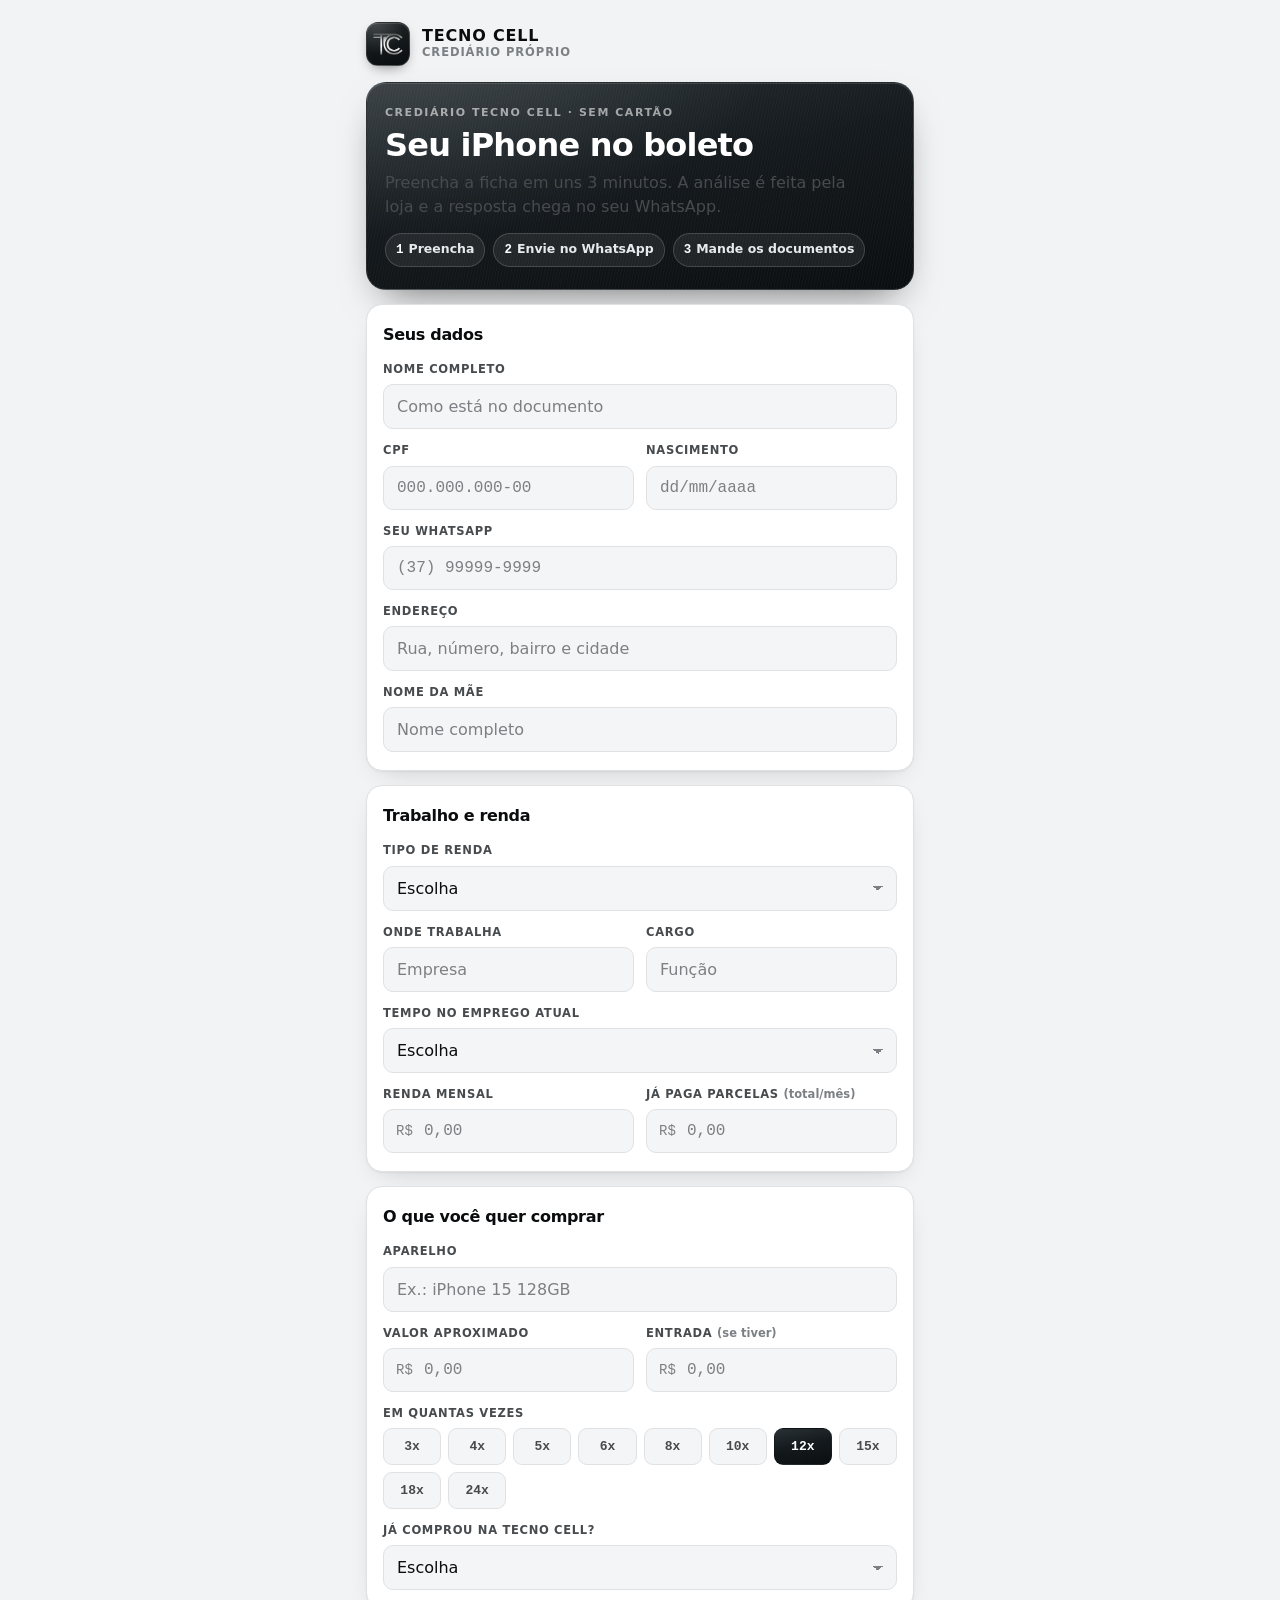
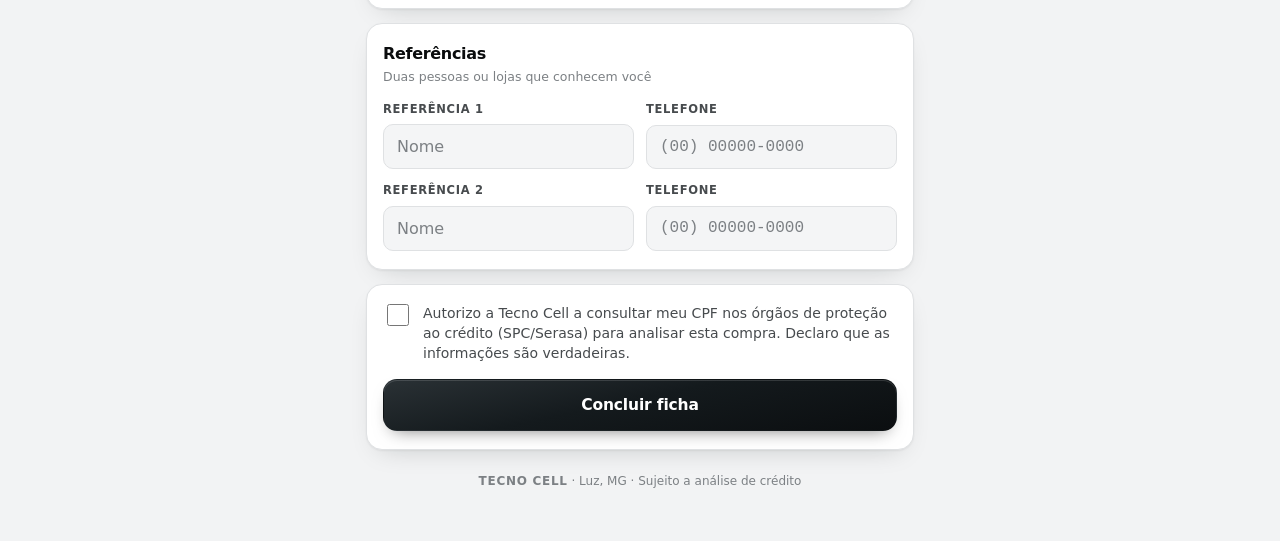
==== index.html @ 6c1c0958 "Ficha de crediário Tecno Cell Co-Authored-By: Claude Opus 5.5 <noreply@anthropic.com> Claude-Session" ====
<!doctype html>
<html lang="pt-BR">
<head>
<meta charset="utf-8">
<meta name="viewport" content="width=device-width,initial-scale=1,viewport-fit=cover">
<meta name="theme-color" content="#0B0E10">
<meta name="description" content="Ficha de crediário da Tecno Cell: compre seu celular no boleto.">
<title>Crediário Tecno Cell</title>
<style>:root{padding-top:env(safe-area-inset-top,0px);padding-bottom:env(safe-area-inset-bottom,0px)}[hidden]{display:none!important}img{max-width:100%}</style>
</head>
<body>

<meta name="claude:viewport-fit-sides" content="cover">
<style>
/* Layout: uma coluna estreita, tipo app de financeira; cliente vê a ficha, o dono vê o painel de aprovação */
:root{
  --bg:#F2F3F4; --card:#FFFFFF; --field:#F4F5F6; --ink:#0A0C0D; --ink-2:#474B4E; --ink-3:#7C8084;
  --rule:#DFE1E3; --rule-2:#E9EBEC;
  --accent:#1B1F21; --accent-ink:#FFFFFF; --accent-soft:#E4E6E8; --accent-line:#B7BCBF;
  --ok:#2E7D52; --ok-soft:#E2EFE8; --ok-line:#9CCBB0;
  --warn:#96681A; --warn-soft:#F6ECD9; --warn-line:#E2C690;
  --bad:#A83E2B; --bad-soft:#F8E6E1; --bad-line:#E6B3A7;
  --wa:#25D366; --wa-ink:#062512;
  --metal:linear-gradient(168deg,#2A3135 0%,#141A1D 46%,#0B0E10 100%);
  --metal-edge:rgba(255,255,255,.14);
  --silver:linear-gradient(170deg,#FFFFFF 0%,#D4DADE 100%);
  --shadow:0 1px 2px rgba(11,16,20,.05),0 10px 28px -14px rgba(11,16,20,.22);
  --f-display:system-ui,-apple-system,"Segoe UI",Roboto,"Helvetica Neue",sans-serif;
  --f-body:system-ui,-apple-system,"Segoe UI",Roboto,"Helvetica Neue",sans-serif;
  --f-mono:ui-monospace,"SF Mono",SFMono-Regular,"Roboto Mono",Menlo,monospace;
}
@media (prefers-color-scheme:dark){:root:not([data-theme="light"]){
  --bg:#0A0C0D; --card:#14171A; --field:#101315; --ink:#E9ECEE; --ink-2:#B3B8BC; --ink-3:#82888C;
  --rule:#24282B; --rule-2:#1C2023;
  --accent:#C7CDD1; --accent-ink:#0A0C0D; --accent-soft:#1E2225; --accent-line:#3A3F43;
  --ok:#5FB886; --ok-soft:#142619; --ok-line:#2C5A3E;
  --warn:#D4982F; --warn-soft:#2A2213; --warn-line:#5E4718;
  --bad:#DE7A64; --bad-soft:#2E1711; --bad-line:#69372B;
  --wa:#25D366; --wa-ink:#062512;
  --metal:linear-gradient(168deg,#2A3135 0%,#141A1D 46%,#0B0E10 100%);
  --metal-edge:rgba(255,255,255,.14);
  --silver:linear-gradient(170deg,#FFFFFF 0%,#D4DADE 100%);
  --shadow:0 1px 2px rgba(0,0,0,.45),0 10px 28px -14px rgba(0,0,0,.72);
  color-scheme:dark;
}}
:root[data-theme="dark"]{
  --bg:#0A0C0D; --card:#14171A; --field:#101315; --ink:#E9ECEE; --ink-2:#B3B8BC; --ink-3:#82888C;
  --rule:#24282B; --rule-2:#1C2023;
  --accent:#C7CDD1; --accent-ink:#0A0C0D; --accent-soft:#1E2225; --accent-line:#3A3F43;
  --ok:#5FB886; --ok-soft:#142619; --ok-line:#2C5A3E;
  --warn:#D4982F; --warn-soft:#2A2213; --warn-line:#5E4718;
  --bad:#DE7A64; --bad-soft:#2E1711; --bad-line:#69372B;
  --wa:#25D366; --wa-ink:#062512;
  --metal:linear-gradient(168deg,#2A3135 0%,#141A1D 46%,#0B0E10 100%);
  --metal-edge:rgba(255,255,255,.14);
  --silver:linear-gradient(170deg,#FFFFFF 0%,#D4DADE 100%);
  --shadow:0 1px 2px rgba(0,0,0,.45),0 10px 28px -14px rgba(0,0,0,.72);
  color-scheme:dark;
}
*{box-sizing:border-box}
body{margin:0;background:var(--bg);color:var(--ink);font-family:var(--f-body);font-size:16px;line-height:1.5;-webkit-text-size-adjust:100%}
.wrap{max-width:580px;margin:0 auto;padding-block:0 48px;padding-left:max(16px,env(safe-area-inset-left,0px));padding-right:max(16px,env(safe-area-inset-right,0px))}
h1,h2,h3{font-family:var(--f-display);font-weight:800;margin:0;letter-spacing:-.02em;text-wrap:balance}
.mono{font-family:var(--f-mono);font-variant-numeric:tabular-nums}

/* topo */
.brand{display:flex;align-items:center;gap:12px;padding-block:22px 6px}
.logo{width:44px;height:44px;flex:0 0 44px;border-radius:12px;background:radial-gradient(125% 145% at 20% -12%,rgba(255,255,255,.2),rgba(255,255,255,0) 58%),linear-gradient(168deg,#1E2427 0%,#0A0D0F 100%);border:1px solid rgba(255,255,255,.14);display:grid;place-items:center;padding:6px;box-shadow:0 5px 14px -6px rgba(0,0,0,.6),inset 0 1px 0 rgba(255,255,255,.13)}
.logo img{width:100%;height:auto;display:block}
.brand b{display:block;font-size:16px;font-weight:800;letter-spacing:.05em;line-height:1.1}
.brand small{display:block;font-size:11.5px;letter-spacing:.08em;text-transform:uppercase;color:var(--ink-3);font-weight:700}
.tabs{margin-left:auto;display:flex;background:var(--card);border:1px solid var(--rule);border-radius:10px;padding:3px;gap:2px}
.tabs button{border:0;background:transparent;color:var(--ink-2);font:700 12.5px var(--f-body);padding:7px 11px;border-radius:7px;cursor:pointer}
.tabs button[aria-pressed="true"]{background:var(--metal);color:#FFFFFF}

.hero{padding-block:14px 4px}
.hero--metal{margin-top:10px;padding:22px 18px;border-radius:20px;background:repeating-linear-gradient(101deg,rgba(255,255,255,.022) 0 1px,rgba(255,255,255,0) 1px 3px),radial-gradient(120% 200% at 8% -40%,rgba(255,255,255,.13),rgba(255,255,255,0) 58%),var(--metal);border:1px solid rgba(255,255,255,.1);box-shadow:0 18px 40px -18px rgba(0,0,0,.6),inset 0 1px 0 rgba(255,255,255,.12);color:#F2F4F5}
.hero--metal .eyebrow{font-size:11px;font-weight:700;letter-spacing:.14em;text-transform:uppercase;color:rgba(255,255,255,.58)}
.hero--metal h1{color:#FFFFFF;margin-top:6px}
.hero--metal p{color:rgba(255,255,255,.74)}
.hero--metal .steps span{background:rgba(255,255,255,.07);border-color:rgba(255,255,255,.16);color:#E6EAEC}
.hero--metal .steps span i{color:#FFFFFF}
.hero h1{font-size:clamp(25px,6.4vw,32px);line-height:1.12;font-weight:800;letter-spacing:-.025em}
.hero p{margin:8px 0 0;color:var(--ink-2);max-width:46ch}
.steps{display:flex;gap:8px;margin-top:14px;flex-wrap:wrap}
.steps span{font-size:12.5px;font-weight:600;color:var(--ink-2);background:var(--card);border:1px solid var(--rule);padding:6px 10px;border-radius:999px}
.steps span i{font-style:normal;font-family:var(--f-mono);color:var(--accent);margin-right:5px}

/* cards e campos */
.card{background:var(--card);border:1px solid var(--rule);border-radius:16px;padding:18px 16px;margin-top:14px;box-shadow:var(--shadow)}
.card h2{font-size:16px;margin-bottom:14px}
.card h2 small{display:block;font-family:var(--f-body);font-size:12.5px;font-weight:500;color:var(--ink-3);letter-spacing:0;margin-top:2px}
.fields{display:grid;gap:13px}
.row2{display:grid;grid-template-columns:1fr 1fr;gap:12px}
.row2 > *{min-width:0}
label.f{display:grid;gap:6px}
label.f > span{font-size:11.5px;font-weight:700;color:var(--ink-2);letter-spacing:.06em;text-transform:uppercase}
label.f > span em{font-style:normal;text-transform:none;letter-spacing:0;color:var(--ink-3);font-weight:600}
input,select,textarea{width:100%;font:500 16px var(--f-body);color:var(--ink);background:var(--field);border:1px solid var(--rule);border-radius:10px;padding:12px 13px;-webkit-appearance:none;appearance:none}
select{background-image:linear-gradient(45deg,transparent 50%,var(--ink-3) 50%),linear-gradient(135deg,var(--ink-3) 50%,transparent 50%);background-position:calc(100% - 18px) 52%,calc(100% - 13px) 52%;background-size:5px 5px;background-repeat:no-repeat;padding-right:32px}
textarea{min-height:120px;resize:vertical;font-size:14px;line-height:1.5}
input.money,input.num{font-family:var(--f-mono);font-variant-numeric:tabular-nums}
input::placeholder,textarea::placeholder{color:var(--ink-3);opacity:1}
input[aria-invalid="true"],select[aria-invalid="true"]{border-color:var(--bad);background:var(--bad-soft)}
:focus-visible{outline:2px solid var(--accent);outline-offset:2px}
.money-wrap{position:relative}
.money-wrap .cur{position:absolute;left:13px;top:50%;transform:translateY(-50%);font-family:var(--f-mono);font-size:14px;color:var(--ink-3);pointer-events:none}
.money-wrap input{padding-left:40px}
.chips{display:grid;grid-template-columns:repeat(auto-fill,minmax(54px,1fr));gap:7px}
.chip{border:1px solid var(--rule);background:var(--field);color:var(--ink-2);border-radius:9px;padding:10px 0;cursor:pointer;font:600 13px var(--f-mono)}
.chip[aria-pressed="true"]{background:var(--metal);border-color:transparent;color:#FFFFFF}
.consent{display:flex;gap:11px;align-items:flex-start;font-size:14px;color:var(--ink-2);line-height:1.45;cursor:pointer}
.consent input{width:22px;height:22px;flex:0 0 22px;margin-top:1px;-webkit-appearance:auto;appearance:auto;accent-color:var(--accent);padding:0}
.err{font-size:13px;color:var(--bad);font-weight:600;margin:12px 2px 0}
.note{font-size:13px;color:var(--ink-3);line-height:1.45;margin:0}

.btn{display:flex;align-items:center;justify-content:center;gap:9px;width:100%;padding:16px 18px;border-radius:14px;cursor:pointer;font:750 15.5px var(--f-display);border:1px solid transparent;text-decoration:none;letter-spacing:-.01em}
.btn-main{background:var(--metal);color:#FFFFFF;box-shadow:inset 0 1px 0 var(--metal-edge),0 8px 18px -10px rgba(0,0,0,.6)}
.btn-wa{background:var(--wa);color:var(--wa-ink)}
.btn-ghost{background:var(--card);color:var(--ink-2);border-color:var(--rule);font-size:14px;padding:12px}
.btn:hover{filter:brightness(1.06)}
.btn-row{display:grid;gap:9px;margin-top:16px}

/* tela de envio */
.done{text-align:center;padding:26px 18px}
.done .tick{width:58px;height:58px;border-radius:50%;background:var(--ok-soft);color:var(--ok);display:grid;place-items:center;margin:0 auto 12px;font-size:28px;border:1px solid var(--ok-line)}
.done h2{font-size:21px;margin-bottom:6px}
.done p{color:var(--ink-2);margin:0 auto;max-width:40ch}
.proto{display:inline-block;margin-top:12px;font-family:var(--f-mono);font-size:14px;background:var(--accent-soft);color:var(--accent);border:1px solid var(--accent-line);border-radius:8px;padding:6px 12px}
.docs{text-align:left;margin:18px 0 0;padding:14px;border-radius:12px;background:var(--field);border:1px solid var(--rule-2);display:grid;gap:7px;font-size:14px}
.docs b{font-family:var(--f-display);font-size:13px;letter-spacing:.02em}

/* painel */
.kpis{display:grid;grid-template-columns:repeat(3,1fr);gap:10px;margin-top:10px}
.kpi{background:var(--card);border:1px solid var(--rule);border-radius:14px;padding:13px 12px}
.kpi small{display:block;font-size:10.5px;font-weight:700;letter-spacing:.07em;text-transform:uppercase;color:var(--ink-3)}
.kpi b{display:block;font-family:var(--f-mono);font-size:24px;font-weight:600;letter-spacing:-.03em;margin-top:3px}
.kpi span{font-size:11.5px;color:var(--ink-3)}
.summary{display:grid;gap:0;border:1px solid var(--rule-2);border-radius:12px;overflow:hidden}
.summary div{display:flex;gap:10px;padding:9px 12px;font-size:14px;background:var(--field)}
.summary div + div{border-top:1px solid var(--rule-2)}
.summary dt{color:var(--ink-3);flex:0 0 112px;font-size:12.5px;font-weight:600;padding-top:1px}
.summary dd{margin:0;min-width:0;overflow-wrap:anywhere;font-weight:600}
.meter{margin-top:14px;padding:13px;border-radius:12px;background:var(--field);border:1px solid var(--rule-2)}
.mline{display:flex;align-items:baseline;gap:8px}
.mline + .mline{margin-top:6px}
.mline .lab{font-size:11.5px;font-weight:700;color:var(--ink-2);letter-spacing:.05em;text-transform:uppercase}
.mline .val{margin-left:auto;font-family:var(--f-mono);font-size:16px;font-weight:600}
.track{height:8px;border-radius:5px;background:var(--rule);overflow:hidden;margin-top:10px}
.fill{height:100%;width:0;border-radius:5px;background:var(--ok);transition:width .3s,background .3s}
.checks{display:grid;gap:9px}
.check{display:grid;gap:10px;padding:12px;border-radius:12px;border:1px solid var(--rule);background:var(--field)}
.check .t b{display:block;font-size:14px;font-weight:700;line-height:1.3}
.check .t small{font-size:12px;color:var(--ink-3)}
.check[data-tone="ok"]{border-color:var(--ok-line);background:var(--ok-soft)}
.check[data-tone="warn"]{border-color:var(--warn-line);background:var(--warn-soft)}
.check[data-tone="bad"]{border-color:var(--bad-line);background:var(--bad-soft)}
.seg{display:flex;border:1px solid var(--rule);border-radius:9px;overflow:hidden;background:var(--card)}
.seg button{flex:1;border:0;background:transparent;color:var(--ink-3);cursor:pointer;font:700 12px var(--f-body);padding:10px 6px;letter-spacing:.03em}
.seg button + button{border-left:1px solid var(--rule)}
.seg button[aria-pressed="true"][data-tone="ok"]{background:var(--ok);color:var(--card)}
.seg button[aria-pressed="true"][data-tone="warn"]{background:var(--warn);color:var(--card)}
.seg button[aria-pressed="true"][data-tone="bad"]{background:var(--bad);color:var(--card)}
.seg button[aria-pressed="true"][data-tone="flat"]{background:var(--ink-2);color:var(--card)}
.score-box{display:flex;align-items:center;gap:16px}
.score-num{font-family:var(--f-mono);font-size:46px;font-weight:600;letter-spacing:-.05em;line-height:1}
.score-num small{font-size:13px;color:var(--ink-3);letter-spacing:0;margin-left:2px}
.pill{display:inline-flex;align-items:center;gap:7px;padding:6px 12px;border-radius:999px;font:700 13px var(--f-display);border:1px solid transparent}
.pill::before{content:"";width:7px;height:7px;border-radius:50%;background:currentColor}
.p-ok{background:var(--ok-soft);color:var(--ok);border-color:var(--ok-line)}
.p-warn{background:var(--warn-soft);color:var(--warn);border-color:var(--warn-line)}
.p-bad{background:var(--bad-soft);color:var(--bad);border-color:var(--bad-line)}
.p-idle{background:var(--field);color:var(--ink-3);border-color:var(--rule)}
.reason{font-size:13.5px;color:var(--ink-2);margin:10px 0 0}
.decide{display:grid;grid-template-columns:1fr 1fr 1fr;gap:8px;margin-top:16px}
.decide button{border-radius:11px;padding:13px 6px;font:700 14px var(--f-display);cursor:pointer;border:1px solid}
.d-ok{background:var(--ok);color:var(--card);border-color:var(--ok)}
.d-warn{background:var(--warn-soft);color:var(--warn);border-color:var(--warn-line)}
.d-bad{background:var(--bad-soft);color:var(--bad);border-color:var(--bad-line)}
.reply{margin-top:14px;padding:14px;border-radius:12px;border:1px solid var(--accent-line);background:var(--accent-soft)}
.reply textarea{background:var(--card);min-height:130px}
.hist{display:grid;gap:8px}
.hrow{display:grid;grid-template-columns:auto 1fr auto;gap:11px;align-items:center;padding:11px 12px;border:1px solid var(--rule);border-radius:11px;background:var(--field)}
.hrow .s{font-family:var(--f-mono);font-weight:600;font-size:15px;width:30px;text-align:center}
.hrow .n{min-width:0}
.hrow .n b{display:block;font-size:14px;white-space:nowrap;overflow:hidden;text-overflow:ellipsis}
.hrow .n small{font-size:11.5px;color:var(--ink-3);font-family:var(--f-mono)}
.empty{font-size:13.5px;color:var(--ink-3);text-align:center;padding:14px 4px}
details.cfg > summary{cursor:pointer;font:700 14px var(--f-display);list-style:none;display:flex}
details.cfg > summary::-webkit-details-marker{display:none}
details.cfg > summary::after{content:"+";margin-left:auto;font-family:var(--f-mono);color:var(--ink-3)}
details.cfg[open] > summary::after{content:"\2013"}
details.cfg[open] > summary{margin-bottom:14px}
.toast{position:fixed;left:50%;bottom:calc(24px + env(safe-area-inset-bottom,0px));transform:translate(-50%,12px);background:var(--ink);color:var(--bg);padding:11px 18px;border-radius:999px;font-size:13.5px;font-weight:600;opacity:0;pointer-events:none;transition:opacity .2s,transform .2s;z-index:50;max-width:88vw;text-align:center}
.toast.on{opacity:1;transform:translate(-50%,0)}
footer{margin-top:22px;text-align:center;font-size:12px;color:var(--ink-3)}
@media (max-width:420px){.row2{grid-template-columns:1fr}.kpi b{font-size:20px}.summary dt{flex-basis:92px}}
@media (prefers-reduced-motion:reduce){*{transition:none!important}}
</style>

<div class="wrap">
  <header class="brand">
    <div class="logo"><img alt="Tecno Cell" src="[data-uri]"></div>
    <div><b>TECNO CELL</b><small>Crediário próprio</small></div>
    <nav class="tabs" id="tabs" hidden>
      <button type="button" id="tabPainel" aria-pressed="true">Painel</button>
      <button type="button" id="tabFicha" aria-pressed="false">Ficha</button>
    </nav>
  </header>

  <!-- ================= FICHA DO CLIENTE ================= -->
  <main id="viewFicha">
    <section class="hero hero--metal">
      <div class="eyebrow">Crediário Tecno Cell · sem cartão</div>
      <h1>Seu iPhone no boleto</h1>
      <p>Preencha a ficha em uns 3 minutos. A análise é feita pela loja e a resposta chega no seu WhatsApp.</p>
      <div class="steps"><span><i>1</i>Preencha</span><span><i>2</i>Envie no WhatsApp</span><span><i>3</i>Mande os documentos</span></div>
    </section>

    <form id="form" novalidate>
      <section class="card">
        <h2>Seus dados</h2>
        <div class="fields">
          <label class="f"><span>Nome completo</span><input id="c_nome" type="text" autocomplete="name" placeholder="Como está no documento" required></label>
          <div class="row2">
            <label class="f"><span>CPF</span><input id="c_cpf" type="tel" class="num" inputmode="numeric" placeholder="000.000.000-00" required></label>
            <label class="f"><span>Nascimento</span><input id="c_nasc" type="tel" class="num" inputmode="numeric" placeholder="dd/mm/aaaa" required></label>
          </div>
          <label class="f"><span>Seu WhatsApp</span><input id="c_fone" type="tel" class="num" inputmode="numeric" autocomplete="tel" placeholder="(37) 99999-9999" required></label>
          <label class="f"><span>Endereço</span><input id="c_end" type="text" autocomplete="street-address" placeholder="Rua, número, bairro e cidade" required></label>
          <label class="f"><span>Nome da mãe</span><input id="c_mae" type="text" placeholder="Nome completo" required></label>
        </div>
      </section>

      <section class="card">
        <h2>Trabalho e renda</h2>
        <div class="fields">
          <label class="f"><span>Tipo de renda</span>
            <select id="c_vinc" required>
              <option value="">Escolha</option>
              <option>CLT (carteira assinada)</option>
              <option>Servidor público</option>
              <option>Aposentado ou pensionista</option>
              <option>Autônomo</option>
              <option>Outro</option>
            </select></label>
          <div class="row2">
            <label class="f"><span>Onde trabalha</span><input id="c_emp" type="text" placeholder="Empresa" required></label>
            <label class="f"><span>Cargo</span><input id="c_cargo" type="text" placeholder="Função"></label>
          </div>
          <label class="f"><span>Tempo no emprego atual</span>
            <select id="c_tempo" required>
              <option value="">Escolha</option>
              <option>Menos de 6 meses</option>
              <option>6 meses a 1 ano</option>
              <option>1 a 2 anos</option>
              <option>Mais de 2 anos</option>
            </select></label>
          <div class="row2">
            <label class="f"><span>Renda mensal</span><div class="money-wrap"><span class="cur">R$</span><input id="c_renda" type="text" class="money" inputmode="numeric" placeholder="0,00" required></div></label>
            <label class="f"><span>Já paga parcelas <em>(total/mês)</em></span><div class="money-wrap"><span class="cur">R$</span><input id="c_outras" type="text" class="money" inputmode="numeric" placeholder="0,00"></div></label>
          </div>
        </div>
      </section>

      <section class="card">
        <h2>O que você quer comprar</h2>
        <div class="fields">
          <label class="f"><span>Aparelho</span><input id="c_prod" type="text" placeholder="Ex.: iPhone 15 128GB" required></label>
          <div class="row2">
            <label class="f"><span>Valor aproximado</span><div class="money-wrap"><span class="cur">R$</span><input id="c_valor" type="text" class="money" inputmode="numeric" placeholder="0,00" required></div></label>
            <label class="f"><span>Entrada <em>(se tiver)</em></span><div class="money-wrap"><span class="cur">R$</span><input id="c_entrada" type="text" class="money" inputmode="numeric" placeholder="0,00"></div></label>
          </div>
          <label class="f"><span>Em quantas vezes</span><div class="chips" id="c_parc"></div></label>
          <label class="f"><span>Já comprou na Tecno Cell?</span>
            <select id="c_hist" required>
              <option value="">Escolha</option>
              <option>Não, é a primeira vez</option>
              <option>Sim, à vista ou no cartão</option>
              <option>Sim, no boleto ou crediário</option>
            </select></label>
        </div>
      </section>

      <section class="card">
        <h2>Referências<small>Duas pessoas ou lojas que conhecem você</small></h2>
        <div class="fields">
          <div class="row2">
            <label class="f"><span>Referência 1</span><input id="c_r1n" type="text" placeholder="Nome" required></label>
            <label class="f"><span>Telefone</span><input id="c_r1f" type="tel" class="num" inputmode="numeric" placeholder="(00) 00000-0000" required></label>
          </div>
          <div class="row2">
            <label class="f"><span>Referência 2</span><input id="c_r2n" type="text" placeholder="Nome"></label>
            <label class="f"><span>Telefone</span><input id="c_r2f" type="tel" class="num" inputmode="numeric" placeholder="(00) 00000-0000"></label>
          </div>
        </div>
      </section>

      <section class="card">
        <label class="consent"><input type="checkbox" id="c_ok"><span>Autorizo a Tecno Cell a consultar meu CPF nos órgãos de proteção ao crédito (SPC/Serasa) para analisar esta compra. Declaro que as informações são verdadeiras.</span></label>
        <p class="err" id="formErr" hidden></p>
        <div class="btn-row"><button type="submit" class="btn btn-main" id="btnSubmit">Concluir ficha</button></div>
      </section>
    </form>

    <section class="card done" id="done" hidden>
      <div class="tick">✓</div>
      <h2>Falta só enviar</h2>
      <p>Toque no botão verde para mandar sua ficha no WhatsApp da loja.</p>
      <div class="proto" id="protoTxt">TC-0000</div>
      <div class="btn-row">
        <a class="btn btn-wa" id="btnSend" href="#" target="_blank" rel="noopener">Enviar ficha no WhatsApp</a>
        <button type="button" class="btn btn-ghost" id="btnCopyFicha">Copiar ficha</button>
      </div>
      <p class="note" id="lojaNum" style="margin-top:10px"></p>
      <div class="docs">
        <b>DEPOIS, MANDE NA MESMA CONVERSA:</b>
        <span>📷 Foto do RG ou CNH (frente e verso)</span>
        <span>📄 Comprovante de renda (holerite ou extrato dos últimos 3 meses)</span>
        <span>🏠 Comprovante de endereço</span>
      </div>
      <div class="btn-row"><button type="button" class="btn btn-ghost" id="btnEdit">Corrigir algum dado</button></div>
    </section>
    <footer><b style="letter-spacing:.06em">TECNO CELL</b> · Luz, MG · Sujeito a análise de crédito</footer>
  </main>

  <!-- ================= PAINEL DO DONO ================= -->
  <main id="viewPainel" hidden>
    <section class="hero">
      <h1>Análise de crédito</h1>
      <p>Cole a ficha que chegou no WhatsApp, confira o SPC e decida.</p>
    </section>

    <div class="kpis">
      <div class="kpi"><small>Analisadas hoje</small><b id="kHoje">0</b><span id="kHojeSub">fichas</span></div>
      <div class="kpi"><small>Aprovadas hoje</small><b id="kAprov">0</b><span id="kAprovSub">—</span></div>
      <div class="kpi"><small>Aprovação no mês</small><b id="kTaxa">—</b><span id="kMesSub">0 fichas</span></div>
    </div>

    <section class="card">
      <h2>1. Cole a ficha</h2>
      <textarea id="paste" placeholder="Segure a mensagem da ficha no WhatsApp, copie e cole aqui"></textarea>
      <div class="btn-row"><button type="button" class="btn btn-main" id="btnLer">Ler ficha</button></div>
      <p class="err" id="pasteErr" hidden></p>
    </section>

    <div id="analise" hidden>
      <section class="card">
        <h2 id="aNome">Cliente</h2>
        <dl class="summary" id="aResumo"></dl>
        <div class="meter">
          <div class="row2">
            <label class="f"><span>Parcela real</span><div class="money-wrap"><span class="cur">R$</span><input id="a_parcela" type="text" class="money" inputmode="numeric"></div></label>
            <label class="f"><span>Parcelas</span><input id="a_n" type="tel" class="num" inputmode="numeric"></label>
          </div>
          <div class="mline" style="margin-top:12px"><span class="lab">Comprometimento da renda</span><span class="val" id="aPct">—</span></div>
          <div class="track"><div class="fill" id="aFill"></div></div>
          <p class="note" id="aPctNote" style="margin-top:8px"></p>
        </div>
      </section>

      <section class="card">
        <h2>2. Sua conferência</h2>
        <div class="checks" id="checks"></div>
      </section>

      <section class="card">
        <div class="score-box">
          <div class="score-num" id="aScore">0<small>/100</small></div>
          <div><span class="pill p-idle" id="aPill">Aguardando</span></div>
        </div>
        <p class="reason" id="aReason"></p>
        <div class="decide">
          <button type="button" class="d-ok" id="dAprova">Aprovar</button>
          <button type="button" class="d-warn" id="dContra">Contraproposta</button>
          <button type="button" class="d-bad" id="dRecusa">Recusar</button>
        </div>
        <div class="reply" id="reply" hidden>
          <label class="f"><span id="replyLab">Resposta para o cliente</span><textarea id="replyTxt"></textarea></label>
          <div class="btn-row">
            <a class="btn btn-wa" id="btnReply" href="#" target="_blank" rel="noopener">Responder no WhatsApp do cliente</a>
          </div>
          <p class="note" id="replySaved" style="margin-top:10px"></p>
        </div>
      </section>
    </div>

    <section class="card">
      <h2>Últimas análises</h2>
      <div class="hist" id="hist"><p class="empty" id="histEmpty">As fichas que você decidir aparecem aqui, com a contagem do dia e do mês.</p></div>
    </section>

    <section class="card">
      <details class="cfg">
        <summary>Regras da análise</summary>
        <div class="fields">
          <div class="row2">
            <label class="f"><span>Score mínimo</span><input id="s_min" type="tel" class="num" inputmode="numeric"></label>
            <label class="f"><span>Teto da renda %</span><input id="s_teto" type="tel" class="num" inputmode="numeric"></label>
          </div>
          <label class="f"><span>Juros do crediário <em>(% ao mês, Tabela Price)</em></span><input id="s_juros" type="text" class="num" inputmode="decimal" placeholder="0 = só divide o valor"></label>
          <p class="note">Reprova direto: restrição no SPC, parcela acima do teto, ou sem carteira e sem extrato bom. Pontos: SPC limpo 25, carteira 6+ meses 20 (ou 14 pelo extrato), extrato bom 15 (fraco 7), já pagou na loja 15, referências confirmadas 10, parcela até 20% da renda 15.</p>
          <button type="button" class="btn btn-ghost" id="btnSaveCfg">Salvar regras</button>
        </div>
      </details>
    </section>
  </main>
</div>
<div class="toast" id="toast" role="status"></div>

<script>
(function(){
"use strict";
/* WhatsApp da loja que recebe as fichas (DDI+DDD+número, só dígitos) */
var LOJA_WHATS = "5537991486624";

var $ = function(id){ return document.getElementById(id); };
var BRL = new Intl.NumberFormat("pt-BR",{style:"currency",currency:"BRL"});
function brl(n){ return BRL.format(isFinite(n)?n:0); }
function pctTxt(n){ return n.toLocaleString("pt-BR",{minimumFractionDigits:1,maximumFractionDigits:1})+"%"; }
function digits(s){ return String(s||"").replace(/\D/g,""); }
function toast(t){ var e=$("toast"); e.textContent=t; e.classList.add("on"); clearTimeout(toast._t); toast._t=setTimeout(function(){e.classList.remove("on");},2200); }
function money(s){ if(!s) return 0; var t=String(s).replace(/[^\d,.-]/g,""); if(t.indexOf(",")>-1) t=t.replace(/\./g,"").replace(",","."); var n=parseFloat(t); return isFinite(n)?n:0; }
function waNum(f){ var d=digits(f); if(d.length===10||d.length===11) d="55"+d; return d; }
function waHref(num,text){ return "https://wa.me/"+(num||"")+"?text="+encodeURIComponent(text); }
function copy(text){
  try{ navigator.clipboard.writeText(text).then(function(){toast("Copiado");},function(){toast("Não deu para copiar aqui");}); }
  catch(e){ toast("Não deu para copiar aqui"); }
}

/* ---------- máscaras ---------- */
function maskPhone(v){ var d=digits(v).slice(0,11),o=d; if(d.length>2)o="("+d.slice(0,2)+") "+d.slice(2); if(d.length>6){var c=d.length>10?7:6;o="("+d.slice(0,2)+") "+d.slice(2,c)+"-"+d.slice(c);} return o; }
function maskCpf(v){ var d=digits(v).slice(0,11),o=d; if(d.length>3)o=d.slice(0,3)+"."+d.slice(3); if(d.length>6)o=d.slice(0,3)+"."+d.slice(3,6)+"."+d.slice(6); if(d.length>9)o=d.slice(0,3)+"."+d.slice(3,6)+"."+d.slice(6,9)+"-"+d.slice(9); return o; }
function maskDate(v){ var d=digits(v).slice(0,8),o=d; if(d.length>2)o=d.slice(0,2)+"/"+d.slice(2); if(d.length>4)o=d.slice(0,2)+"/"+d.slice(2,4)+"/"+d.slice(4); return o; }
function bindMoney(el){ el.addEventListener("input",function(){ var d=digits(this.value).slice(0,10); this.dataset.v=d?String(parseInt(d,10)/100):"0"; this.value=d?(parseInt(d,10)/100).toLocaleString("pt-BR",{minimumFractionDigits:2}):""; this.removeAttribute("aria-invalid"); if(this.onmoney)this.onmoney(); }); }
function mval(id){ return parseFloat($(id).dataset.v||"0")||0; }
function setMoney(id,n){ var e=$(id); e.dataset.v=String(n||0); e.value=n?n.toLocaleString("pt-BR",{minimumFractionDigits:2,maximumFractionDigits:2}):""; }

["c_fone","c_r1f","c_r2f"].forEach(function(id){ $(id).addEventListener("input",function(){ this.value=maskPhone(this.value); }); });
$("c_cpf").addEventListener("input",function(){ this.value=maskCpf(this.value); });
$("c_nasc").addEventListener("input",function(){ this.value=maskDate(this.value); });
["c_renda","c_outras","c_valor","c_entrada","a_parcela"].forEach(function(id){ bindMoney($(id)); });
document.addEventListener("input",function(e){ if(e.target.removeAttribute) e.target.removeAttribute("aria-invalid"); });

/* ---------- parcelas ---------- */
var PARC=[3,4,5,6,8,10,12,15,18,24], parcSel=12;
PARC.forEach(function(n){ var b=document.createElement("button"); b.type="button"; b.className="chip"; b.textContent=n+"x"; b.setAttribute("aria-pressed",n===parcSel?"true":"false");
  b.addEventListener("click",function(){ parcSel=n; Array.prototype.forEach.call($("c_parc").children,function(c){c.setAttribute("aria-pressed",c===b?"true":"false");}); });
  $("c_parc").appendChild(b); });

/* ---------- ficha -> mensagem ---------- */
function protocolo(){ var d=new Date(); return "TC-"+String(d.getMonth()+1).padStart(2,"0")+String(d.getDate()).padStart(2,"0")+"-"+String(Math.floor(1000+Math.random()*9000)); }
var fichaTxt="";
$("form").addEventListener("submit",function(e){
  e.preventDefault();
  var req=["c_nome","c_cpf","c_nasc","c_fone","c_end","c_mae","c_vinc","c_emp","c_tempo","c_renda","c_prod","c_valor","c_hist","c_r1n","c_r1f"];
  var bad=[];
  req.forEach(function(id){ var el=$(id); var empty = el.classList.contains("money") ? !(mval(id)>0) : !el.value.trim(); if(empty){ el.setAttribute("aria-invalid","true"); bad.push(el);} });
  if(digits($("c_cpf").value).length!==11 && bad.indexOf($("c_cpf"))<0){ $("c_cpf").setAttribute("aria-invalid","true"); bad.push($("c_cpf")); }
  if(digits($("c_fone").value).length<10 && bad.indexOf($("c_fone"))<0){ $("c_fone").setAttribute("aria-invalid","true"); bad.push($("c_fone")); }
  var err=$("formErr");
  if(bad.length){ err.textContent="Faltou preencher "+bad.length+(bad.length>1?" campos (marcados em vermelho).":" campo (marcado em vermelho)."); err.hidden=false; bad[0].focus(); return; }
  if(!$("c_ok").checked){ err.textContent="Marque a autorização de consulta do CPF para continuar."; err.hidden=false; return; }
  err.hidden=true;
  var p=protocolo();
  var L=["📝 *FICHA DE CREDIÁRIO – TECNO CELL*","*Protocolo:* "+p,"",
    "👤 *DADOS*","*Nome:* "+$("c_nome").value.trim(),"*CPF:* "+$("c_cpf").value,"*Nascimento:* "+$("c_nasc").value,"*WhatsApp:* "+$("c_fone").value,"*Endereço:* "+$("c_end").value.trim(),"*Mãe:* "+$("c_mae").value.trim(),"",
    "💼 *TRABALHO E RENDA*","*Tipo de renda:* "+$("c_vinc").value,"*Empresa:* "+$("c_emp").value.trim()];
  if($("c_cargo").value.trim()) L.push("*Cargo:* "+$("c_cargo").value.trim());
  L.push("*Tempo no emprego:* "+$("c_tempo").value,"*Renda mensal:* "+brl(mval("c_renda")),"*Outras parcelas:* "+brl(mval("c_outras")),"",
    "📱 *COMPRA*","*Aparelho:* "+$("c_prod").value.trim(),"*Valor aproximado:* "+brl(mval("c_valor")),"*Entrada:* "+brl(mval("c_entrada")),"*Parcelas:* "+parcSel+"x","*Já comprou na loja:* "+$("c_hist").value,"",
    "👥 *REFERÊNCIAS*","*Referência 1:* "+$("c_r1n").value.trim()+" – "+$("c_r1f").value);
  if($("c_r2n").value.trim()) L.push("*Referência 2:* "+$("c_r2n").value.trim()+" – "+$("c_r2f").value);
  L.push("","✅ Autorizo a consulta do meu CPF no SPC/Serasa.","📎 Vou enviar meus documentos em seguida.");
  fichaTxt=L.join("\n");
  $("protoTxt").textContent=p;
  $("btnSend").href=waHref(LOJA_WHATS,fichaTxt);
  $("lojaNum").textContent = LOJA_WHATS ? "WhatsApp da loja: +"+LOJA_WHATS.replace(/^(\d{2})(\d{2})(\d{4,5})(\d{4})$/,"$1 ($2) $3-$4") : "Se o botão não abrir, copie a ficha e mande para o WhatsApp da loja.";
  $("form").hidden=true; $("done").hidden=false; window.scrollTo(0,0);
});
$("btnCopyFicha").addEventListener("click",function(){ copy(fichaTxt); });
$("btnEdit").addEventListener("click",function(){ $("done").hidden=true; $("form").hidden=false; });

/* ================= PAINEL ================= */
var cfg={min:70,teto:30,juros:0};
var ITEMS=[
  {k:"spc",t:"SPC/Serasa limpo",s:"Você consultou o CPF",opts:[["sim","LIMPO","ok"],["nao","RESTRIÇÃO","bad"]]},
  {k:"cart",t:"Carteira ou renda fixa 6+ meses",s:"Pelo que veio na ficha e no holerite",opts:[["sim","SIM","ok"],["nao","NÃO","warn"]]},
  {k:"ext",t:"Extrato bancário",s:"Movimentação dos últimos 3 meses",opts:[["nao","NÃO ENVIOU","bad"],["fraco","FRACO","warn"],["bom","BOM","ok"]]},
  {k:"loja",t:"Histórico na Tecno Cell",s:"Já comprou no seu crediário",opts:[["nunca","NUNCA","flat"],["atrasou","ATRASOU","bad"],["pagou","PAGOU OK","ok"]]},
  {k:"ref",t:"Referências confirmadas",s:"Ligou e confirmou",opts:[["sim","SIM","ok"],["nao","NÃO","warn"]]}
];
var chk={}, ficha=null;

ITEMS.forEach(function(it){
  var row=document.createElement("div"); row.className="check"; row.id="chk_"+it.k;
  row.innerHTML='<div class="t"><b></b><small></small></div><div class="seg"></div>';
  row.querySelector("b").textContent=it.t; row.querySelector("small").textContent=it.s;
  it.opts.forEach(function(o){ var b=document.createElement("button"); b.type="button"; b.textContent=o[1]; b.dataset.v=o[0]; b.dataset.tone=o[2]; b.setAttribute("aria-pressed","false");
    b.addEventListener("click",function(){ chk[it.k]=chk[it.k]===o[0]?undefined:o[0]; syncChecks(); calc(); }); row.querySelector(".seg").appendChild(b); });
  $("checks").appendChild(row);
});
function syncChecks(){ ITEMS.forEach(function(it){ var row=$("chk_"+it.k), tone=""; Array.prototype.forEach.call(row.querySelectorAll("button"),function(b){ var on=b.dataset.v===chk[it.k]; b.setAttribute("aria-pressed",on?"true":"false"); if(on)tone=b.dataset.tone; }); row.dataset.tone=tone; }); }

var MAP={"protocolo":"protocolo","nome":"nome","cpf":"cpf","nascimento":"nasc","whatsapp":"fone","endereço":"end","endereco":"end","mãe":"mae","mae":"mae","tipo de renda":"vinc","empresa":"emp","cargo":"cargo","tempo no emprego":"tempo","renda mensal":"renda","outras parcelas":"outras","aparelho":"prod","valor aproximado":"valor","entrada":"entrada","parcelas":"parc","já comprou na loja":"hist","referência 1":"r1","referência 2":"r2"};
function parseFicha(txt){
  var o={};
  txt.split(/\r?\n/).forEach(function(line){
    var m=line.match(/\*\s*([^*:]+?)\s*:\s*\*\s*(.*)$/); if(!m) return;
    var k=MAP[m[1].trim().toLowerCase()]; if(k) o[k]=m[2].trim();
  });
  return o;
}
function price(pv,n,i){ if(n<=0) return 0; if(!i) return pv/n; var r=i/100; return pv*r/(1-Math.pow(1+r,-n)); }

$("btnLer").addEventListener("click",function(){
  var o=parseFicha($("paste").value), err=$("pasteErr");
  if(!o.nome||!o.renda){ err.textContent="Não reconheci a ficha. Cole a mensagem inteira que o cliente mandou, desde \"FICHA DE CREDIÁRIO\"."; err.hidden=false; return; }
  err.hidden=true;
  o.rendaN=money(o.renda); o.outrasN=money(o.outras); o.valorN=money(o.valor); o.entradaN=money(o.entrada); o.n=parseInt(digits(o.parc),10)||12;
  ficha=o; chk={};
  var formal=/CLT|Servidor|Aposentado/i.test(o.vinc||""), tempoOk=!/Menos de 6/i.test(o.tempo||"");
  if(o.vinc) chk.cart=(formal&&(tempoOk||/Aposentado/i.test(o.vinc)))?"sim":"nao";
  if(/boleto|crediário/i.test(o.hist||"")) chk.loja=undefined; else if(o.hist) chk.loja="nunca";
  $("aNome").textContent=o.nome;
  var rows=[["Protocolo",o.protocolo],["CPF",o.cpf],["Nascimento",o.nasc],["WhatsApp",o.fone],["Endereço",o.end],["Mãe",o.mae],["Renda",(o.vinc||"")+" · "+(o.emp||"")+(o.cargo?" ("+o.cargo+")":"")],["Tempo",o.tempo],["Renda mensal",brl(o.rendaN)+(o.outrasN?" · já paga "+brl(o.outrasN):"")],["Quer",(o.prod||"")+" · "+brl(o.valorN)+(o.entradaN?" · entrada "+brl(o.entradaN):"")],["Na loja",o.hist],["Referências",[o.r1,o.r2].filter(Boolean).join("\n")]];
  var dl=$("aResumo"); dl.innerHTML="";
  rows.forEach(function(r){ if(!r[1])return; var d=document.createElement("div"),dt=document.createElement("dt"),dd=document.createElement("dd"); dt.textContent=r[0]; dd.textContent=r[1]; dd.style.whiteSpace="pre-line"; d.appendChild(dt); d.appendChild(dd); dl.appendChild(d); });
  $("a_n").value=o.n;
  setMoney("a_parcela",Math.round(price(Math.max(0,o.valorN-o.entradaN),o.n,cfg.juros)*100)/100);
  $("reply").hidden=true; $("analise").hidden=false; syncChecks(); calc();
  $("analise").scrollIntoView({behavior:"smooth",block:"start"});
});
$("a_n").addEventListener("input",function(){ if(!ficha)return; var n=parseInt(digits(this.value),10)||0; ficha.n=n; setMoney("a_parcela",Math.round(price(Math.max(0,ficha.valorN-ficha.entradaN),n,cfg.juros)*100)/100); calc(); });
$("a_parcela").onmoney=function(){ calc(); };

var last=null;
function calc(){
  if(!ficha) return;
  var parc=mval("a_parcela"), sal=ficha.rendaN, carga=parc+ficha.outrasN, pct=sal>0?carga/sal*100:null;
  var pCom=0; if(pct!==null){ if(pct<=20)pCom=15; else if(pct<=25)pCom=11; else if(pct<=cfg.teto)pCom=6; }
  var extBom=chk.ext==="bom";
  var score=(chk.spc==="sim"?25:0)+(chk.cart==="sim"?20:(extBom?14:0))+(extBom?15:chk.ext==="fraco"?7:0)+(chk.loja==="pagou"?15:0)+(chk.ref==="sim"?10:0)+pCom;
  var missing=ITEMS.filter(function(it){return !chk[it.k];}).map(function(it){return it.t;});
  var v,cls,why;
  if(chk.spc==="nao"){v="Recusar";cls="p-bad";why="Restrição no SPC/Serasa.";}
  else if(pct!==null&&pct>cfg.teto){v="Recusar ou contraproposta";cls="p-bad";why="A parcela compromete "+pctTxt(pct)+" da renda, acima do teto de "+cfg.teto+"%.";}
  else if(chk.cart==="nao"&&chk.ext&&!extBom){v="Recusar";cls="p-bad";why="Sem renda formal e o extrato não comprova renda.";}
  else if(missing.length){v="Falta conferir";cls="p-idle";why="Falta: "+missing.join(", ")+".";}
  else if(score>=cfg.min){v="Pode aprovar";cls="p-ok";why="Dentro da sua política. Parcela em "+pctTxt(pct)+" da renda.";}
  else if(score>=cfg.min-15){v="Sua decisão";cls="p-warn";why="Score "+score+", perto do mínimo de "+cfg.min+". Uma entrada maior resolve.";}
  else {v="Recusar";cls="p-bad";why="Score "+score+", bem abaixo do mínimo de "+cfg.min+".";}
  if(chk.loja==="atrasou") why+=" Já atrasou no seu crediário.";
  $("aScore").innerHTML=score+"<small>/100</small>";
  $("aPill").className="pill "+cls; $("aPill").textContent=v; $("aReason").textContent=why;
  var color=pct===null?"var(--rule)":pct<=25?"var(--ok)":pct<=cfg.teto?"var(--warn)":"var(--bad)";
  $("aPct").textContent=pct===null?"—":pctTxt(pct); $("aPct").style.color=color;
  $("aFill").style.width=(pct===null?0:Math.min(100,pct/50*100))+"%"; $("aFill").style.background=color;
  var teto=sal*cfg.teto/100-ficha.outrasN;
  $("aPctNote").textContent=pct===null?"":"Parcela máxima dentro do teto: "+brl(Math.max(0,teto))+(ficha.outrasN?" (já descontando o que ele paga hoje).":".");
  last={score:score,pct:pct,parc:parc,sugestao:v,tetoParc:Math.max(0,teto)};
}

/* ---------- decisão ---------- */
var MSG={
  aprovado:function(f,l){ return "Olá, "+primeiro(f.nome)+"! 😊\n\nSua ficha de crediário na *Tecno Cell* foi *APROVADA* ✅\n\n📱 *"+(f.prod||"Aparelho")+"*\n"+(f.entradaN?"Entrada: "+brl(f.entradaN)+"\n":"")+f.n+"x de *"+brl(l.parc)+"* no boleto\n\nPara retirar seu aparelho, venha até a loja com seu documento original. Qual o melhor dia e horário pra você?"; },
  contra:function(f,l){ var n=f.n, maxValor=f.entradaN+l.tetoParc*n; return "Olá, "+primeiro(f.nome)+"! 😊\n\nAnalisamos sua ficha na *Tecno Cell*. Do jeito que veio não conseguimos aprovar, mas temos uma condição pra você:\n\n✅ Aprovamos até *"+brl(Math.floor(maxValor))+"* em "+n+"x (parcela de até "+brl(l.tetoParc)+")\nou\n✅ O "+(f.prod||"aparelho")+" com uma entrada maior.\n\nQuer que eu te mostre as opções que cabem nesse valor?"; },
  recusado:function(f){ return "Olá, "+primeiro(f.nome)+"!\n\nObrigado pelo interesse na *Tecno Cell*. Analisamos sua ficha e, neste momento, não conseguimos aprovar a compra no boleto.\n\nVocê ainda pode comprar à vista com desconto ou parcelar no cartão. Quer que eu te mande as condições?"; }
};
function primeiro(n){ return String(n||"").trim().split(/\s+/)[0]||""; }
function decide(tipo){
  if(!ficha||!last) return;
  var txt=MSG[tipo](ficha,last);
  $("replyLab").textContent=tipo==="aprovado"?"Resposta: aprovado":tipo==="contra"?"Resposta: contraproposta":"Resposta: recusado";
  $("replyTxt").value=txt; $("reply").hidden=false;
  updateReply();
  save(tipo);
}
function updateReply(){ $("btnReply").href=waHref(waNum(ficha&&ficha.fone),$("replyTxt").value); }
$("replyTxt").addEventListener("input",updateReply);
$("dAprova").addEventListener("click",function(){decide("aprovado");});
$("dContra").addEventListener("click",function(){decide("contra");});
$("dRecusa").addEventListener("click",function(){decide("recusado");});

/* ---------- dados (só o dono) ---------- */
var db=null, docId=null, registros=[];
function hoje(d){ d=d||new Date(); return d.getFullYear()+"-"+String(d.getMonth()+1).padStart(2,"0")+"-"+String(d.getDate()).padStart(2,"0"); }
function save(decisao){
  if(!db){ $("replySaved").textContent="Decisão não registrada: o histórico só funciona aberto na sua conta."; return; }
  var f=ficha, rec={protocolo:f.protocolo||"",nome:f.nome||"",fone:f.fone||"",prod:f.prod||"",valor:f.valorN,entrada:f.entradaN,parcelas:f.n,parcela:last.parc,renda:f.rendaN,pct:last.pct===null?0:Math.round(last.pct*10)/10,score:last.score,sugestao:last.sugestao,decisao:decisao,dia:hoje(),criadoEm:Date.now()};
  if(!docId) docId=(f.protocolo||"sem")+"-"+Date.now();
  db.collection("analises").doc(docId).set(rec).then(function(){ $("replySaved").textContent="Registrada no histórico como "+(decisao==="contra"?"contraproposta":decisao)+"."; },function(){ $("replySaved").textContent="Não consegui salvar no histórico. A resposta continua pronta para enviar."; });
}
$("btnLer").addEventListener("click",function(){ docId=null; $("replySaved").textContent=""; });

function renderHist(){
  var box=$("hist"); Array.prototype.slice.call(box.querySelectorAll(".hrow")).forEach(function(n){n.remove();});
  $("histEmpty").hidden=registros.length>0;
  var d=hoje(), mes=d.slice(0,7);
  var hj=registros.filter(function(r){return r.dia===d;}), ms=registros.filter(function(r){return (r.dia||"").slice(0,7)===mes;});
  var ap=function(a){return a.filter(function(r){return r.decisao==="aprovado";}).length;};
  $("kHoje").textContent=hj.length; $("kHojeSub").textContent=hj.length===1?"ficha":"fichas";
  $("kAprov").textContent=ap(hj); $("kAprovSub").textContent=hj.length?Math.round(ap(hj)/hj.length*100)+"% das de hoje":"—";
  $("kTaxa").textContent=ms.length?Math.round(ap(ms)/ms.length*100)+"%":"—"; $("kMesSub").textContent=ms.length+(ms.length===1?" ficha no mês":" fichas no mês");
  registros.slice(0,40).forEach(function(r){
    var row=document.createElement("div"); row.className="hrow";
    var cls=r.decisao==="aprovado"?"p-ok":r.decisao==="contra"?"p-warn":"p-bad";
    var lab=r.decisao==="aprovado"?"Aprovado":r.decisao==="contra"?"Contra":"Recusado";
    row.innerHTML='<span class="s"></span><span class="n"><b></b><small></small></span><span class="pill '+cls+'"></span>';
    row.querySelector(".s").textContent=r.score; row.querySelector("b").textContent=r.nome+(r.prod?" · "+r.prod:"");
    var dt=new Date(r.criadoEm||0);
    row.querySelector("small").textContent=dt.toLocaleDateString("pt-BR",{day:"2-digit",month:"2-digit"})+" "+dt.toLocaleTimeString("pt-BR",{hour:"2-digit",minute:"2-digit"})+" · "+brl(r.valor)+" · "+(r.pct||0).toString().replace(".",",")+"%";
    row.querySelector(".pill").textContent=lab; box.appendChild(row);
  });
}

function showView(v){
  $("viewPainel").hidden=v!=="painel"; $("viewFicha").hidden=v!=="ficha";
  $("tabPainel").setAttribute("aria-pressed",v==="painel"?"true":"false"); $("tabFicha").setAttribute("aria-pressed",v==="ficha"?"true":"false");
}
$("tabPainel").addEventListener("click",function(){showView("painel");});
$("tabFicha").addEventListener("click",function(){showView("ficha");});

function fillCfg(){ $("s_min").value=cfg.min; $("s_teto").value=cfg.teto; $("s_juros").value=cfg.juros?String(cfg.juros).replace(".",","):""; }
$("btnSaveCfg").addEventListener("click",function(){
  cfg.min=parseInt(digits($("s_min").value),10)||70; cfg.teto=parseInt(digits($("s_teto").value),10)||30; cfg.juros=money($("s_juros").value)||0;
  fillCfg(); calc();
  if(db) db.doc("config/regras").set(cfg).then(function(){toast("Regras salvas");},function(){toast("Não consegui salvar as regras");}); else toast("Regras aplicadas nesta tela");
});
fillCfg();

/* dono vê o painel; cliente vê só a ficha */
if(window.claude&&window.claude.use){
  window.claude.use("user").then(function(user){
    if(!user) return false;
    return Promise.resolve(user.isOwner()).catch(function(){return false;});
  }).then(function(owner){
    if(!owner) return;
    $("tabs").hidden=false; showView("painel");
    window.claude.use("db").then(function(d){
      if(!d) return; db=d;
      db.doc("config/regras").get().then(function(s){ var x=s&&s.data&&s.data(); if(x){ cfg.min=x.min||70; cfg.teto=x.teto||30; cfg.juros=x.juros||0; fillCfg(); calc(); } },function(){});
      db.collection("analises").orderBy("criadoEm","desc").limit(500).onSnapshot(function(snap){
        registros=snap.docs.map(function(x){return x.data()||{};}); renderHist();
      },function(){ $("histEmpty").textContent="Não consegui carregar o histórico agora."; });
    });
  });
}
})();
</script>

</body>
</html>
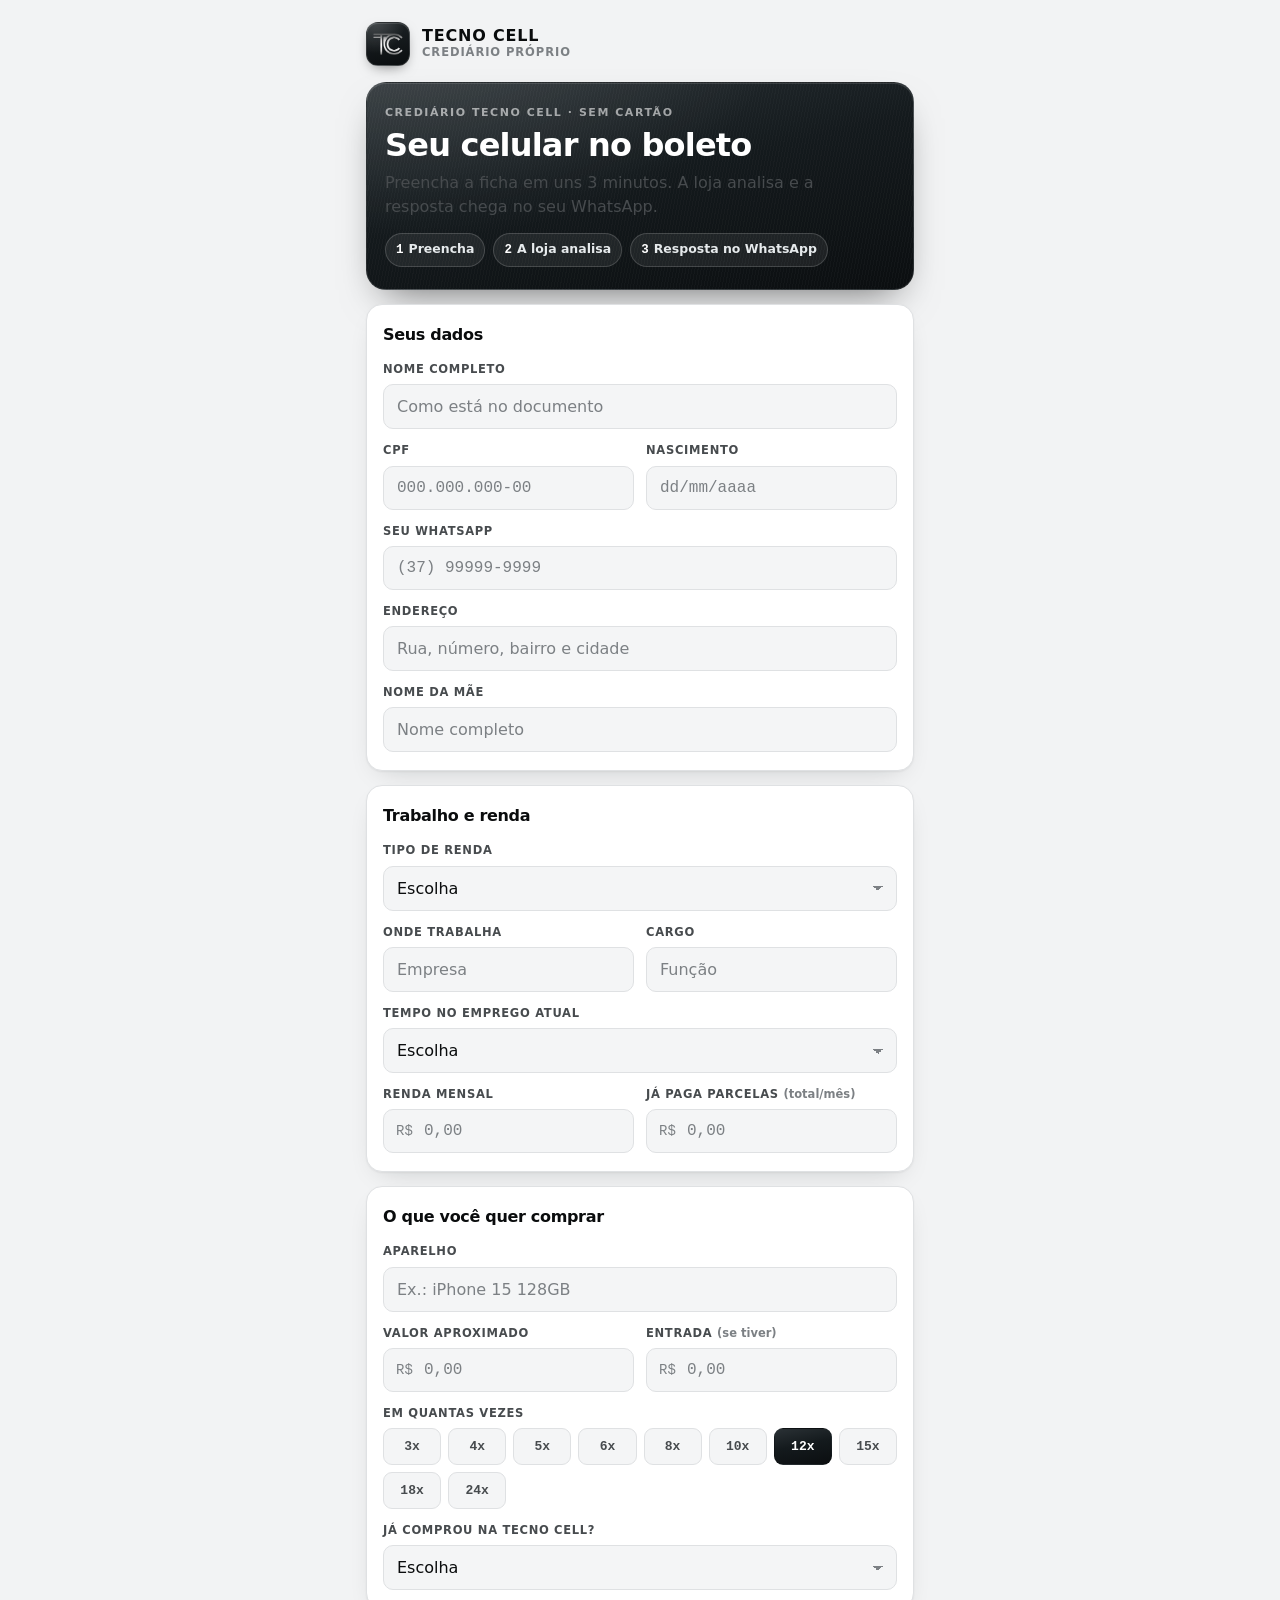
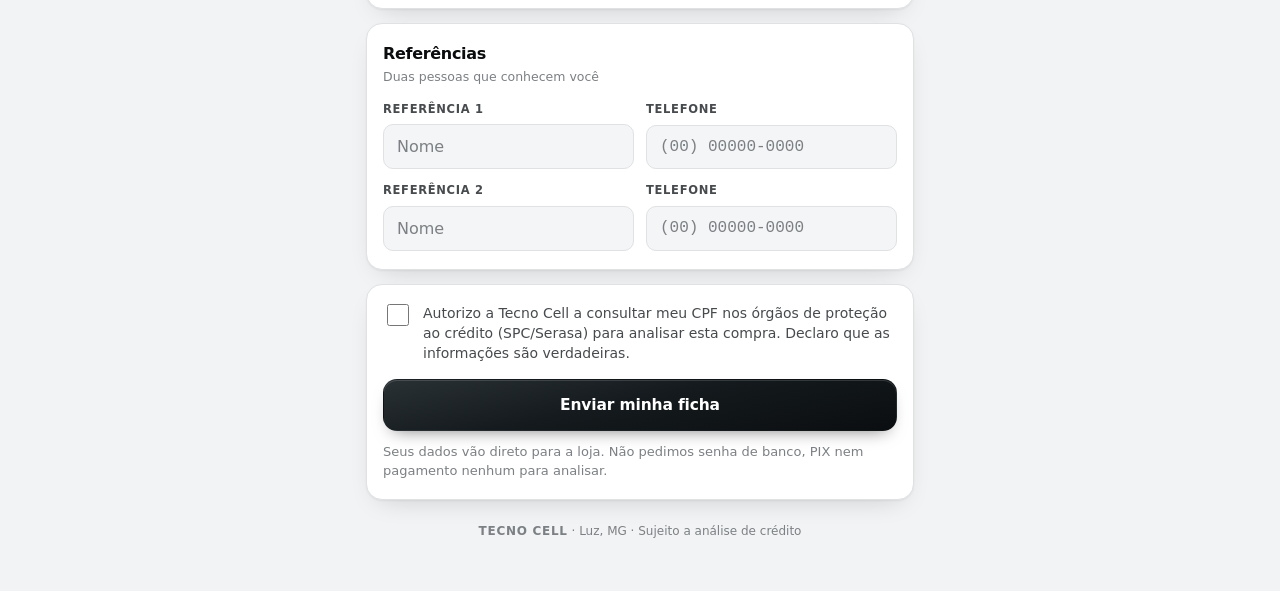
==== commit 2dee23e0: "Sistema de crediário completo: link público, painel e aprovação A ficha deixa de ser copiada no What" ====
--- a/index.html
+++ b/index.html
@@ -4,218 +4,30 @@
 <meta charset="utf-8">
 <meta name="viewport" content="width=device-width,initial-scale=1,viewport-fit=cover">
 <meta name="theme-color" content="#0B0E10">
-<meta name="description" content="Ficha de crediário da Tecno Cell: compre seu celular no boleto.">
+<meta name="description" content="Ficha de crediario da Tecno Cell: compre seu celular no boleto, sem cartao.">
+<meta property="og:title" content="Crediario Tecno Cell">
+<meta property="og:description" content="Preencha sua ficha em 3 minutos e receba a resposta no WhatsApp.">
 <title>Crediário Tecno Cell</title>
-<style>:root{padding-top:env(safe-area-inset-top,0px);padding-bottom:env(safe-area-inset-bottom,0px)}[hidden]{display:none!important}img{max-width:100%}</style>
+<link rel="icon" href="assets/icone-192.png">
+<link rel="apple-touch-icon" href="assets/icone-apple.png">
+<link rel="stylesheet" href="assets/estilo.css">
 </head>
 <body>
-
-<meta name="claude:viewport-fit-sides" content="cover">
-<style>
-/* Layout: uma coluna estreita, tipo app de financeira; cliente vê a ficha, o dono vê o painel de aprovação */
-:root{
-  --bg:#F2F3F4; --card:#FFFFFF; --field:#F4F5F6; --ink:#0A0C0D; --ink-2:#474B4E; --ink-3:#7C8084;
-  --rule:#DFE1E3; --rule-2:#E9EBEC;
-  --accent:#1B1F21; --accent-ink:#FFFFFF; --accent-soft:#E4E6E8; --accent-line:#B7BCBF;
-  --ok:#2E7D52; --ok-soft:#E2EFE8; --ok-line:#9CCBB0;
-  --warn:#96681A; --warn-soft:#F6ECD9; --warn-line:#E2C690;
-  --bad:#A83E2B; --bad-soft:#F8E6E1; --bad-line:#E6B3A7;
-  --wa:#25D366; --wa-ink:#062512;
-  --metal:linear-gradient(168deg,#2A3135 0%,#141A1D 46%,#0B0E10 100%);
-  --metal-edge:rgba(255,255,255,.14);
-  --silver:linear-gradient(170deg,#FFFFFF 0%,#D4DADE 100%);
-  --shadow:0 1px 2px rgba(11,16,20,.05),0 10px 28px -14px rgba(11,16,20,.22);
-  --f-display:system-ui,-apple-system,"Segoe UI",Roboto,"Helvetica Neue",sans-serif;
-  --f-body:system-ui,-apple-system,"Segoe UI",Roboto,"Helvetica Neue",sans-serif;
-  --f-mono:ui-monospace,"SF Mono",SFMono-Regular,"Roboto Mono",Menlo,monospace;
-}
-@media (prefers-color-scheme:dark){:root:not([data-theme="light"]){
-  --bg:#0A0C0D; --card:#14171A; --field:#101315; --ink:#E9ECEE; --ink-2:#B3B8BC; --ink-3:#82888C;
-  --rule:#24282B; --rule-2:#1C2023;
-  --accent:#C7CDD1; --accent-ink:#0A0C0D; --accent-soft:#1E2225; --accent-line:#3A3F43;
-  --ok:#5FB886; --ok-soft:#142619; --ok-line:#2C5A3E;
-  --warn:#D4982F; --warn-soft:#2A2213; --warn-line:#5E4718;
-  --bad:#DE7A64; --bad-soft:#2E1711; --bad-line:#69372B;
-  --wa:#25D366; --wa-ink:#062512;
-  --metal:linear-gradient(168deg,#2A3135 0%,#141A1D 46%,#0B0E10 100%);
-  --metal-edge:rgba(255,255,255,.14);
-  --silver:linear-gradient(170deg,#FFFFFF 0%,#D4DADE 100%);
-  --shadow:0 1px 2px rgba(0,0,0,.45),0 10px 28px -14px rgba(0,0,0,.72);
-  color-scheme:dark;
-}}
-:root[data-theme="dark"]{
-  --bg:#0A0C0D; --card:#14171A; --field:#101315; --ink:#E9ECEE; --ink-2:#B3B8BC; --ink-3:#82888C;
-  --rule:#24282B; --rule-2:#1C2023;
-  --accent:#C7CDD1; --accent-ink:#0A0C0D; --accent-soft:#1E2225; --accent-line:#3A3F43;
-  --ok:#5FB886; --ok-soft:#142619; --ok-line:#2C5A3E;
-  --warn:#D4982F; --warn-soft:#2A2213; --warn-line:#5E4718;
-  --bad:#DE7A64; --bad-soft:#2E1711; --bad-line:#69372B;
-  --wa:#25D366; --wa-ink:#062512;
-  --metal:linear-gradient(168deg,#2A3135 0%,#141A1D 46%,#0B0E10 100%);
-  --metal-edge:rgba(255,255,255,.14);
-  --silver:linear-gradient(170deg,#FFFFFF 0%,#D4DADE 100%);
-  --shadow:0 1px 2px rgba(0,0,0,.45),0 10px 28px -14px rgba(0,0,0,.72);
-  color-scheme:dark;
-}
-*{box-sizing:border-box}
-body{margin:0;background:var(--bg);color:var(--ink);font-family:var(--f-body);font-size:16px;line-height:1.5;-webkit-text-size-adjust:100%}
-.wrap{max-width:580px;margin:0 auto;padding-block:0 48px;padding-left:max(16px,env(safe-area-inset-left,0px));padding-right:max(16px,env(safe-area-inset-right,0px))}
-h1,h2,h3{font-family:var(--f-display);font-weight:800;margin:0;letter-spacing:-.02em;text-wrap:balance}
-.mono{font-family:var(--f-mono);font-variant-numeric:tabular-nums}
-
-/* topo */
-.brand{display:flex;align-items:center;gap:12px;padding-block:22px 6px}
-.logo{width:44px;height:44px;flex:0 0 44px;border-radius:12px;background:radial-gradient(125% 145% at 20% -12%,rgba(255,255,255,.2),rgba(255,255,255,0) 58%),linear-gradient(168deg,#1E2427 0%,#0A0D0F 100%);border:1px solid rgba(255,255,255,.14);display:grid;place-items:center;padding:6px;box-shadow:0 5px 14px -6px rgba(0,0,0,.6),inset 0 1px 0 rgba(255,255,255,.13)}
-.logo img{width:100%;height:auto;display:block}
-.brand b{display:block;font-size:16px;font-weight:800;letter-spacing:.05em;line-height:1.1}
-.brand small{display:block;font-size:11.5px;letter-spacing:.08em;text-transform:uppercase;color:var(--ink-3);font-weight:700}
-.tabs{margin-left:auto;display:flex;background:var(--card);border:1px solid var(--rule);border-radius:10px;padding:3px;gap:2px}
-.tabs button{border:0;background:transparent;color:var(--ink-2);font:700 12.5px var(--f-body);padding:7px 11px;border-radius:7px;cursor:pointer}
-.tabs button[aria-pressed="true"]{background:var(--metal);color:#FFFFFF}
-
-.hero{padding-block:14px 4px}
-.hero--metal{margin-top:10px;padding:22px 18px;border-radius:20px;background:repeating-linear-gradient(101deg,rgba(255,255,255,.022) 0 1px,rgba(255,255,255,0) 1px 3px),radial-gradient(120% 200% at 8% -40%,rgba(255,255,255,.13),rgba(255,255,255,0) 58%),var(--metal);border:1px solid rgba(255,255,255,.1);box-shadow:0 18px 40px -18px rgba(0,0,0,.6),inset 0 1px 0 rgba(255,255,255,.12);color:#F2F4F5}
-.hero--metal .eyebrow{font-size:11px;font-weight:700;letter-spacing:.14em;text-transform:uppercase;color:rgba(255,255,255,.58)}
-.hero--metal h1{color:#FFFFFF;margin-top:6px}
-.hero--metal p{color:rgba(255,255,255,.74)}
-.hero--metal .steps span{background:rgba(255,255,255,.07);border-color:rgba(255,255,255,.16);color:#E6EAEC}
-.hero--metal .steps span i{color:#FFFFFF}
-.hero h1{font-size:clamp(25px,6.4vw,32px);line-height:1.12;font-weight:800;letter-spacing:-.025em}
-.hero p{margin:8px 0 0;color:var(--ink-2);max-width:46ch}
-.steps{display:flex;gap:8px;margin-top:14px;flex-wrap:wrap}
-.steps span{font-size:12.5px;font-weight:600;color:var(--ink-2);background:var(--card);border:1px solid var(--rule);padding:6px 10px;border-radius:999px}
-.steps span i{font-style:normal;font-family:var(--f-mono);color:var(--accent);margin-right:5px}
-
-/* cards e campos */
-.card{background:var(--card);border:1px solid var(--rule);border-radius:16px;padding:18px 16px;margin-top:14px;box-shadow:var(--shadow)}
-.card h2{font-size:16px;margin-bottom:14px}
-.card h2 small{display:block;font-family:var(--f-body);font-size:12.5px;font-weight:500;color:var(--ink-3);letter-spacing:0;margin-top:2px}
-.fields{display:grid;gap:13px}
-.row2{display:grid;grid-template-columns:1fr 1fr;gap:12px}
-.row2 > *{min-width:0}
-label.f{display:grid;gap:6px}
-label.f > span{font-size:11.5px;font-weight:700;color:var(--ink-2);letter-spacing:.06em;text-transform:uppercase}
-label.f > span em{font-style:normal;text-transform:none;letter-spacing:0;color:var(--ink-3);font-weight:600}
-input,select,textarea{width:100%;font:500 16px var(--f-body);color:var(--ink);background:var(--field);border:1px solid var(--rule);border-radius:10px;padding:12px 13px;-webkit-appearance:none;appearance:none}
-select{background-image:linear-gradient(45deg,transparent 50%,var(--ink-3) 50%),linear-gradient(135deg,var(--ink-3) 50%,transparent 50%);background-position:calc(100% - 18px) 52%,calc(100% - 13px) 52%;background-size:5px 5px;background-repeat:no-repeat;padding-right:32px}
-textarea{min-height:120px;resize:vertical;font-size:14px;line-height:1.5}
-input.money,input.num{font-family:var(--f-mono);font-variant-numeric:tabular-nums}
-input::placeholder,textarea::placeholder{color:var(--ink-3);opacity:1}
-input[aria-invalid="true"],select[aria-invalid="true"]{border-color:var(--bad);background:var(--bad-soft)}
-:focus-visible{outline:2px solid var(--accent);outline-offset:2px}
-.money-wrap{position:relative}
-.money-wrap .cur{position:absolute;left:13px;top:50%;transform:translateY(-50%);font-family:var(--f-mono);font-size:14px;color:var(--ink-3);pointer-events:none}
-.money-wrap input{padding-left:40px}
-.chips{display:grid;grid-template-columns:repeat(auto-fill,minmax(54px,1fr));gap:7px}
-.chip{border:1px solid var(--rule);background:var(--field);color:var(--ink-2);border-radius:9px;padding:10px 0;cursor:pointer;font:600 13px var(--f-mono)}
-.chip[aria-pressed="true"]{background:var(--metal);border-color:transparent;color:#FFFFFF}
-.consent{display:flex;gap:11px;align-items:flex-start;font-size:14px;color:var(--ink-2);line-height:1.45;cursor:pointer}
-.consent input{width:22px;height:22px;flex:0 0 22px;margin-top:1px;-webkit-appearance:auto;appearance:auto;accent-color:var(--accent);padding:0}
-.err{font-size:13px;color:var(--bad);font-weight:600;margin:12px 2px 0}
-.note{font-size:13px;color:var(--ink-3);line-height:1.45;margin:0}
-
-.btn{display:flex;align-items:center;justify-content:center;gap:9px;width:100%;padding:16px 18px;border-radius:14px;cursor:pointer;font:750 15.5px var(--f-display);border:1px solid transparent;text-decoration:none;letter-spacing:-.01em}
-.btn-main{background:var(--metal);color:#FFFFFF;box-shadow:inset 0 1px 0 var(--metal-edge),0 8px 18px -10px rgba(0,0,0,.6)}
-.btn-wa{background:var(--wa);color:var(--wa-ink)}
-.btn-ghost{background:var(--card);color:var(--ink-2);border-color:var(--rule);font-size:14px;padding:12px}
-.btn:hover{filter:brightness(1.06)}
-.btn-row{display:grid;gap:9px;margin-top:16px}
-
-/* tela de envio */
-.done{text-align:center;padding:26px 18px}
-.done .tick{width:58px;height:58px;border-radius:50%;background:var(--ok-soft);color:var(--ok);display:grid;place-items:center;margin:0 auto 12px;font-size:28px;border:1px solid var(--ok-line)}
-.done h2{font-size:21px;margin-bottom:6px}
-.done p{color:var(--ink-2);margin:0 auto;max-width:40ch}
-.proto{display:inline-block;margin-top:12px;font-family:var(--f-mono);font-size:14px;background:var(--accent-soft);color:var(--accent);border:1px solid var(--accent-line);border-radius:8px;padding:6px 12px}
-.docs{text-align:left;margin:18px 0 0;padding:14px;border-radius:12px;background:var(--field);border:1px solid var(--rule-2);display:grid;gap:7px;font-size:14px}
-.docs b{font-family:var(--f-display);font-size:13px;letter-spacing:.02em}
-
-/* painel */
-.kpis{display:grid;grid-template-columns:repeat(3,1fr);gap:10px;margin-top:10px}
-.kpi{background:var(--card);border:1px solid var(--rule);border-radius:14px;padding:13px 12px}
-.kpi small{display:block;font-size:10.5px;font-weight:700;letter-spacing:.07em;text-transform:uppercase;color:var(--ink-3)}
-.kpi b{display:block;font-family:var(--f-mono);font-size:24px;font-weight:600;letter-spacing:-.03em;margin-top:3px}
-.kpi span{font-size:11.5px;color:var(--ink-3)}
-.summary{display:grid;gap:0;border:1px solid var(--rule-2);border-radius:12px;overflow:hidden}
-.summary div{display:flex;gap:10px;padding:9px 12px;font-size:14px;background:var(--field)}
-.summary div + div{border-top:1px solid var(--rule-2)}
-.summary dt{color:var(--ink-3);flex:0 0 112px;font-size:12.5px;font-weight:600;padding-top:1px}
-.summary dd{margin:0;min-width:0;overflow-wrap:anywhere;font-weight:600}
-.meter{margin-top:14px;padding:13px;border-radius:12px;background:var(--field);border:1px solid var(--rule-2)}
-.mline{display:flex;align-items:baseline;gap:8px}
-.mline + .mline{margin-top:6px}
-.mline .lab{font-size:11.5px;font-weight:700;color:var(--ink-2);letter-spacing:.05em;text-transform:uppercase}
-.mline .val{margin-left:auto;font-family:var(--f-mono);font-size:16px;font-weight:600}
-.track{height:8px;border-radius:5px;background:var(--rule);overflow:hidden;margin-top:10px}
-.fill{height:100%;width:0;border-radius:5px;background:var(--ok);transition:width .3s,background .3s}
-.checks{display:grid;gap:9px}
-.check{display:grid;gap:10px;padding:12px;border-radius:12px;border:1px solid var(--rule);background:var(--field)}
-.check .t b{display:block;font-size:14px;font-weight:700;line-height:1.3}
-.check .t small{font-size:12px;color:var(--ink-3)}
-.check[data-tone="ok"]{border-color:var(--ok-line);background:var(--ok-soft)}
-.check[data-tone="warn"]{border-color:var(--warn-line);background:var(--warn-soft)}
-.check[data-tone="bad"]{border-color:var(--bad-line);background:var(--bad-soft)}
-.seg{display:flex;border:1px solid var(--rule);border-radius:9px;overflow:hidden;background:var(--card)}
-.seg button{flex:1;border:0;background:transparent;color:var(--ink-3);cursor:pointer;font:700 12px var(--f-body);padding:10px 6px;letter-spacing:.03em}
-.seg button + button{border-left:1px solid var(--rule)}
-.seg button[aria-pressed="true"][data-tone="ok"]{background:var(--ok);color:var(--card)}
-.seg button[aria-pressed="true"][data-tone="warn"]{background:var(--warn);color:var(--card)}
-.seg button[aria-pressed="true"][data-tone="bad"]{background:var(--bad);color:var(--card)}
-.seg button[aria-pressed="true"][data-tone="flat"]{background:var(--ink-2);color:var(--card)}
-.score-box{display:flex;align-items:center;gap:16px}
-.score-num{font-family:var(--f-mono);font-size:46px;font-weight:600;letter-spacing:-.05em;line-height:1}
-.score-num small{font-size:13px;color:var(--ink-3);letter-spacing:0;margin-left:2px}
-.pill{display:inline-flex;align-items:center;gap:7px;padding:6px 12px;border-radius:999px;font:700 13px var(--f-display);border:1px solid transparent}
-.pill::before{content:"";width:7px;height:7px;border-radius:50%;background:currentColor}
-.p-ok{background:var(--ok-soft);color:var(--ok);border-color:var(--ok-line)}
-.p-warn{background:var(--warn-soft);color:var(--warn);border-color:var(--warn-line)}
-.p-bad{background:var(--bad-soft);color:var(--bad);border-color:var(--bad-line)}
-.p-idle{background:var(--field);color:var(--ink-3);border-color:var(--rule)}
-.reason{font-size:13.5px;color:var(--ink-2);margin:10px 0 0}
-.decide{display:grid;grid-template-columns:1fr 1fr 1fr;gap:8px;margin-top:16px}
-.decide button{border-radius:11px;padding:13px 6px;font:700 14px var(--f-display);cursor:pointer;border:1px solid}
-.d-ok{background:var(--ok);color:var(--card);border-color:var(--ok)}
-.d-warn{background:var(--warn-soft);color:var(--warn);border-color:var(--warn-line)}
-.d-bad{background:var(--bad-soft);color:var(--bad);border-color:var(--bad-line)}
-.reply{margin-top:14px;padding:14px;border-radius:12px;border:1px solid var(--accent-line);background:var(--accent-soft)}
-.reply textarea{background:var(--card);min-height:130px}
-.hist{display:grid;gap:8px}
-.hrow{display:grid;grid-template-columns:auto 1fr auto;gap:11px;align-items:center;padding:11px 12px;border:1px solid var(--rule);border-radius:11px;background:var(--field)}
-.hrow .s{font-family:var(--f-mono);font-weight:600;font-size:15px;width:30px;text-align:center}
-.hrow .n{min-width:0}
-.hrow .n b{display:block;font-size:14px;white-space:nowrap;overflow:hidden;text-overflow:ellipsis}
-.hrow .n small{font-size:11.5px;color:var(--ink-3);font-family:var(--f-mono)}
-.empty{font-size:13.5px;color:var(--ink-3);text-align:center;padding:14px 4px}
-details.cfg > summary{cursor:pointer;font:700 14px var(--f-display);list-style:none;display:flex}
-details.cfg > summary::-webkit-details-marker{display:none}
-details.cfg > summary::after{content:"+";margin-left:auto;font-family:var(--f-mono);color:var(--ink-3)}
-details.cfg[open] > summary::after{content:"\2013"}
-details.cfg[open] > summary{margin-bottom:14px}
-.toast{position:fixed;left:50%;bottom:calc(24px + env(safe-area-inset-bottom,0px));transform:translate(-50%,12px);background:var(--ink);color:var(--bg);padding:11px 18px;border-radius:999px;font-size:13.5px;font-weight:600;opacity:0;pointer-events:none;transition:opacity .2s,transform .2s;z-index:50;max-width:88vw;text-align:center}
-.toast.on{opacity:1;transform:translate(-50%,0)}
-footer{margin-top:22px;text-align:center;font-size:12px;color:var(--ink-3)}
-@media (max-width:420px){.row2{grid-template-columns:1fr}.kpi b{font-size:20px}.summary dt{flex-basis:92px}}
-@media (prefers-reduced-motion:reduce){*{transition:none!important}}
-</style>
-
 <div class="wrap">
   <header class="brand">
-    <div class="logo"><img alt="Tecno Cell" src="[data-uri]"></div>
+    <div class="logo"><img alt="Tecno Cell" src="assets/logo.png"></div>
     <div><b>TECNO CELL</b><small>Crediário próprio</small></div>
-    <nav class="tabs" id="tabs" hidden>
-      <button type="button" id="tabPainel" aria-pressed="true">Painel</button>
-      <button type="button" id="tabFicha" aria-pressed="false">Ficha</button>
-    </nav>
   </header>
 
-  <!-- ================= FICHA DO CLIENTE ================= -->
-  <main id="viewFicha">
+  <main>
     <section class="hero hero--metal">
       <div class="eyebrow">Crediário Tecno Cell · sem cartão</div>
-      <h1>Seu iPhone no boleto</h1>
-      <p>Preencha a ficha em uns 3 minutos. A análise é feita pela loja e a resposta chega no seu WhatsApp.</p>
-      <div class="steps"><span><i>1</i>Preencha</span><span><i>2</i>Envie no WhatsApp</span><span><i>3</i>Mande os documentos</span></div>
+      <h1>Seu celular no boleto</h1>
+      <p>Preencha a ficha em uns 3 minutos. A loja analisa e a resposta chega no seu WhatsApp.</p>
+      <div class="steps"><span><i>1</i>Preencha</span><span><i>2</i>A loja analisa</span><span><i>3</i>Resposta no WhatsApp</span></div>
     </section>
+
+    <p class="note" id="atendidoPor" hidden style="margin:12px 2px 0"></p>
 
     <form id="form" novalidate>
       <section class="card">
@@ -283,7 +95,7 @@
       </section>
 
       <section class="card">
-        <h2>Referências<small>Duas pessoas ou lojas que conhecem você</small></h2>
+        <h2>Referências<small>Duas pessoas que conhecem você</small></h2>
         <div class="fields">
           <div class="row2">
             <label class="f"><span>Referência 1</span><input id="c_r1n" type="text" placeholder="Nome" required></label>
@@ -299,355 +111,210 @@
       <section class="card">
         <label class="consent"><input type="checkbox" id="c_ok"><span>Autorizo a Tecno Cell a consultar meu CPF nos órgãos de proteção ao crédito (SPC/Serasa) para analisar esta compra. Declaro que as informações são verdadeiras.</span></label>
         <p class="err" id="formErr" hidden></p>
-        <div class="btn-row"><button type="submit" class="btn btn-main" id="btnSubmit">Concluir ficha</button></div>
+        <div class="btn-row"><button type="submit" class="btn btn-main" id="btnEnviar">Enviar minha ficha</button></div>
+        <p class="note" style="margin-top:12px">Seus dados vão direto para a loja. Não pedimos senha de banco, PIX nem pagamento nenhum para analisar.</p>
       </section>
     </form>
 
-    <section class="card done" id="done" hidden>
+    <!-- ficha enviada direto para a loja -->
+    <section class="card done" id="pronto" hidden>
       <div class="tick">✓</div>
-      <h2>Falta só enviar</h2>
-      <p>Toque no botão verde para mandar sua ficha no WhatsApp da loja.</p>
+      <h2>Ficha enviada!</h2>
+      <p id="prontoTxt">A loja já recebeu sua ficha e está analisando. A resposta chega no seu WhatsApp.</p>
       <div class="proto" id="protoTxt">TC-0000</div>
-      <div class="btn-row">
-        <a class="btn btn-wa" id="btnSend" href="#" target="_blank" rel="noopener">Enviar ficha no WhatsApp</a>
-        <button type="button" class="btn btn-ghost" id="btnCopyFicha">Copiar ficha</button>
-      </div>
-      <p class="note" id="lojaNum" style="margin-top:10px"></p>
       <div class="docs">
-        <b>DEPOIS, MANDE NA MESMA CONVERSA:</b>
+        <b>PARA AGILIZAR, MANDE NO WHATSAPP DA LOJA:</b>
         <span>📷 Foto do RG ou CNH (frente e verso)</span>
         <span>📄 Comprovante de renda (holerite ou extrato dos últimos 3 meses)</span>
         <span>🏠 Comprovante de endereço</span>
       </div>
-      <div class="btn-row"><button type="button" class="btn btn-ghost" id="btnEdit">Corrigir algum dado</button></div>
+      <div class="btn-row">
+        <a class="btn btn-wa" id="btnDocs" href="#" target="_blank" rel="noopener">Mandar documentos no WhatsApp</a>
+      </div>
     </section>
-    <footer><b style="letter-spacing:.06em">TECNO CELL</b> · Luz, MG · Sujeito a análise de crédito</footer>
-  </main>
-
-  <!-- ================= PAINEL DO DONO ================= -->
-  <main id="viewPainel" hidden>
-    <section class="hero">
-      <h1>Análise de crédito</h1>
-      <p>Cole a ficha que chegou no WhatsApp, confira o SPC e decida.</p>
+
+    <!-- modo sem nuvem: manda a ficha pelo WhatsApp -->
+    <section class="card done" id="prontoWa" hidden>
+      <div class="tick">✓</div>
+      <h2>Falta só enviar</h2>
+      <p>Toque no botão verde para mandar sua ficha no WhatsApp da loja.</p>
+      <div class="proto" id="protoTxt2">TC-0000</div>
+      <div class="btn-row">
+        <a class="btn btn-wa" id="btnSend" href="#" target="_blank" rel="noopener">Enviar ficha no WhatsApp</a>
+        <button type="button" class="btn btn-ghost" id="btnCopiar">Copiar ficha</button>
+      </div>
+      <div class="docs">
+        <b>DEPOIS, MANDE NA MESMA CONVERSA:</b>
+        <span>📷 Foto do RG ou CNH (frente e verso)</span>
+        <span>📄 Comprovante de renda</span>
+        <span>🏠 Comprovante de endereço</span>
+      </div>
+      <div class="btn-row"><button type="button" class="btn btn-ghost" id="btnCorrigir">Corrigir algum dado</button></div>
     </section>
 
-    <div class="kpis">
-      <div class="kpi"><small>Analisadas hoje</small><b id="kHoje">0</b><span id="kHojeSub">fichas</span></div>
-      <div class="kpi"><small>Aprovadas hoje</small><b id="kAprov">0</b><span id="kAprovSub">—</span></div>
-      <div class="kpi"><small>Aprovação no mês</small><b id="kTaxa">—</b><span id="kMesSub">0 fichas</span></div>
-    </div>
-
-    <section class="card">
-      <h2>1. Cole a ficha</h2>
-      <textarea id="paste" placeholder="Segure a mensagem da ficha no WhatsApp, copie e cole aqui"></textarea>
-      <div class="btn-row"><button type="button" class="btn btn-main" id="btnLer">Ler ficha</button></div>
-      <p class="err" id="pasteErr" hidden></p>
-    </section>
-
-    <div id="analise" hidden>
-      <section class="card">
-        <h2 id="aNome">Cliente</h2>
-        <dl class="summary" id="aResumo"></dl>
-        <div class="meter">
-          <div class="row2">
-            <label class="f"><span>Parcela real</span><div class="money-wrap"><span class="cur">R$</span><input id="a_parcela" type="text" class="money" inputmode="numeric"></div></label>
-            <label class="f"><span>Parcelas</span><input id="a_n" type="tel" class="num" inputmode="numeric"></label>
-          </div>
-          <div class="mline" style="margin-top:12px"><span class="lab">Comprometimento da renda</span><span class="val" id="aPct">—</span></div>
-          <div class="track"><div class="fill" id="aFill"></div></div>
-          <p class="note" id="aPctNote" style="margin-top:8px"></p>
-        </div>
-      </section>
-
-      <section class="card">
-        <h2>2. Sua conferência</h2>
-        <div class="checks" id="checks"></div>
-      </section>
-
-      <section class="card">
-        <div class="score-box">
-          <div class="score-num" id="aScore">0<small>/100</small></div>
-          <div><span class="pill p-idle" id="aPill">Aguardando</span></div>
-        </div>
-        <p class="reason" id="aReason"></p>
-        <div class="decide">
-          <button type="button" class="d-ok" id="dAprova">Aprovar</button>
-          <button type="button" class="d-warn" id="dContra">Contraproposta</button>
-          <button type="button" class="d-bad" id="dRecusa">Recusar</button>
-        </div>
-        <div class="reply" id="reply" hidden>
-          <label class="f"><span id="replyLab">Resposta para o cliente</span><textarea id="replyTxt"></textarea></label>
-          <div class="btn-row">
-            <a class="btn btn-wa" id="btnReply" href="#" target="_blank" rel="noopener">Responder no WhatsApp do cliente</a>
-          </div>
-          <p class="note" id="replySaved" style="margin-top:10px"></p>
-        </div>
-      </section>
-    </div>
-
-    <section class="card">
-      <h2>Últimas análises</h2>
-      <div class="hist" id="hist"><p class="empty" id="histEmpty">As fichas que você decidir aparecem aqui, com a contagem do dia e do mês.</p></div>
-    </section>
-
-    <section class="card">
-      <details class="cfg">
-        <summary>Regras da análise</summary>
-        <div class="fields">
-          <div class="row2">
-            <label class="f"><span>Score mínimo</span><input id="s_min" type="tel" class="num" inputmode="numeric"></label>
-            <label class="f"><span>Teto da renda %</span><input id="s_teto" type="tel" class="num" inputmode="numeric"></label>
-          </div>
-          <label class="f"><span>Juros do crediário <em>(% ao mês, Tabela Price)</em></span><input id="s_juros" type="text" class="num" inputmode="decimal" placeholder="0 = só divide o valor"></label>
-          <p class="note">Reprova direto: restrição no SPC, parcela acima do teto, ou sem carteira e sem extrato bom. Pontos: SPC limpo 25, carteira 6+ meses 20 (ou 14 pelo extrato), extrato bom 15 (fraco 7), já pagou na loja 15, referências confirmadas 10, parcela até 20% da renda 15.</p>
-          <button type="button" class="btn btn-ghost" id="btnSaveCfg">Salvar regras</button>
-        </div>
-      </details>
-    </section>
+    <footer><b style="letter-spacing:.06em">TECNO CELL</b> · <span id="rodapeCidade">Luz, MG</span> · Sujeito a análise de crédito</footer>
   </main>
 </div>
 <div class="toast" id="toast" role="status"></div>
 
+<script src="config.js"></script>
+<script src="assets/comum.js"></script>
 <script>
-(function(){
+(function () {
 "use strict";
-/* WhatsApp da loja que recebe as fichas (DDI+DDD+número, só dígitos) */
-var LOJA_WHATS = "5537991486624";
-
-var $ = function(id){ return document.getElementById(id); };
-var BRL = new Intl.NumberFormat("pt-BR",{style:"currency",currency:"BRL"});
-function brl(n){ return BRL.format(isFinite(n)?n:0); }
-function pctTxt(n){ return n.toLocaleString("pt-BR",{minimumFractionDigits:1,maximumFractionDigits:1})+"%"; }
-function digits(s){ return String(s||"").replace(/\D/g,""); }
-function toast(t){ var e=$("toast"); e.textContent=t; e.classList.add("on"); clearTimeout(toast._t); toast._t=setTimeout(function(){e.classList.remove("on");},2200); }
-function money(s){ if(!s) return 0; var t=String(s).replace(/[^\d,.-]/g,""); if(t.indexOf(",")>-1) t=t.replace(/\./g,"").replace(",","."); var n=parseFloat(t); return isFinite(n)?n:0; }
-function waNum(f){ var d=digits(f); if(d.length===10||d.length===11) d="55"+d; return d; }
-function waHref(num,text){ return "https://wa.me/"+(num||"")+"?text="+encodeURIComponent(text); }
-function copy(text){
-  try{ navigator.clipboard.writeText(text).then(function(){toast("Copiado");},function(){toast("Não deu para copiar aqui");}); }
-  catch(e){ toast("Não deu para copiar aqui"); }
+var C = window.CRED, $ = C.$, CFG = C.CFG;
+$("rodapeCidade").textContent = CFG.cidade || "";
+
+/* vendedora que mandou o link: ...?v=camila */
+var vend = (new URLSearchParams(location.search).get("v") || "").trim().slice(0, 20);
+if (vend) {
+  $("atendidoPor").textContent = "Atendimento: " + vend.charAt(0).toUpperCase() + vend.slice(1);
+  $("atendidoPor").hidden = false;
 }
 
-/* ---------- máscaras ---------- */
-function maskPhone(v){ var d=digits(v).slice(0,11),o=d; if(d.length>2)o="("+d.slice(0,2)+") "+d.slice(2); if(d.length>6){var c=d.length>10?7:6;o="("+d.slice(0,2)+") "+d.slice(2,c)+"-"+d.slice(c);} return o; }
-function maskCpf(v){ var d=digits(v).slice(0,11),o=d; if(d.length>3)o=d.slice(0,3)+"."+d.slice(3); if(d.length>6)o=d.slice(0,3)+"."+d.slice(3,6)+"."+d.slice(6); if(d.length>9)o=d.slice(0,3)+"."+d.slice(3,6)+"."+d.slice(6,9)+"-"+d.slice(9); return o; }
-function maskDate(v){ var d=digits(v).slice(0,8),o=d; if(d.length>2)o=d.slice(0,2)+"/"+d.slice(2); if(d.length>4)o=d.slice(0,2)+"/"+d.slice(2,4)+"/"+d.slice(4); return o; }
-function bindMoney(el){ el.addEventListener("input",function(){ var d=digits(this.value).slice(0,10); this.dataset.v=d?String(parseInt(d,10)/100):"0"; this.value=d?(parseInt(d,10)/100).toLocaleString("pt-BR",{minimumFractionDigits:2}):""; this.removeAttribute("aria-invalid"); if(this.onmoney)this.onmoney(); }); }
-function mval(id){ return parseFloat($(id).dataset.v||"0")||0; }
-function setMoney(id,n){ var e=$(id); e.dataset.v=String(n||0); e.value=n?n.toLocaleString("pt-BR",{minimumFractionDigits:2,maximumFractionDigits:2}):""; }
-
-["c_fone","c_r1f","c_r2f"].forEach(function(id){ $(id).addEventListener("input",function(){ this.value=maskPhone(this.value); }); });
-$("c_cpf").addEventListener("input",function(){ this.value=maskCpf(this.value); });
-$("c_nasc").addEventListener("input",function(){ this.value=maskDate(this.value); });
-["c_renda","c_outras","c_valor","c_entrada","a_parcela"].forEach(function(id){ bindMoney($(id)); });
-document.addEventListener("input",function(e){ if(e.target.removeAttribute) e.target.removeAttribute("aria-invalid"); });
-
-/* ---------- parcelas ---------- */
-var PARC=[3,4,5,6,8,10,12,15,18,24], parcSel=12;
-PARC.forEach(function(n){ var b=document.createElement("button"); b.type="button"; b.className="chip"; b.textContent=n+"x"; b.setAttribute("aria-pressed",n===parcSel?"true":"false");
-  b.addEventListener("click",function(){ parcSel=n; Array.prototype.forEach.call($("c_parc").children,function(c){c.setAttribute("aria-pressed",c===b?"true":"false");}); });
-  $("c_parc").appendChild(b); });
-
-/* ---------- ficha -> mensagem ---------- */
-function protocolo(){ var d=new Date(); return "TC-"+String(d.getMonth()+1).padStart(2,"0")+String(d.getDate()).padStart(2,"0")+"-"+String(Math.floor(1000+Math.random()*9000)); }
-var fichaTxt="";
-$("form").addEventListener("submit",function(e){
-  e.preventDefault();
-  var req=["c_nome","c_cpf","c_nasc","c_fone","c_end","c_mae","c_vinc","c_emp","c_tempo","c_renda","c_prod","c_valor","c_hist","c_r1n","c_r1f"];
-  var bad=[];
-  req.forEach(function(id){ var el=$(id); var empty = el.classList.contains("money") ? !(mval(id)>0) : !el.value.trim(); if(empty){ el.setAttribute("aria-invalid","true"); bad.push(el);} });
-  if(digits($("c_cpf").value).length!==11 && bad.indexOf($("c_cpf"))<0){ $("c_cpf").setAttribute("aria-invalid","true"); bad.push($("c_cpf")); }
-  if(digits($("c_fone").value).length<10 && bad.indexOf($("c_fone"))<0){ $("c_fone").setAttribute("aria-invalid","true"); bad.push($("c_fone")); }
-  var err=$("formErr");
-  if(bad.length){ err.textContent="Faltou preencher "+bad.length+(bad.length>1?" campos (marcados em vermelho).":" campo (marcado em vermelho)."); err.hidden=false; bad[0].focus(); return; }
-  if(!$("c_ok").checked){ err.textContent="Marque a autorização de consulta do CPF para continuar."; err.hidden=false; return; }
-  err.hidden=true;
-  var p=protocolo();
-  var L=["📝 *FICHA DE CREDIÁRIO – TECNO CELL*","*Protocolo:* "+p,"",
-    "👤 *DADOS*","*Nome:* "+$("c_nome").value.trim(),"*CPF:* "+$("c_cpf").value,"*Nascimento:* "+$("c_nasc").value,"*WhatsApp:* "+$("c_fone").value,"*Endereço:* "+$("c_end").value.trim(),"*Mãe:* "+$("c_mae").value.trim(),"",
-    "💼 *TRABALHO E RENDA*","*Tipo de renda:* "+$("c_vinc").value,"*Empresa:* "+$("c_emp").value.trim()];
-  if($("c_cargo").value.trim()) L.push("*Cargo:* "+$("c_cargo").value.trim());
-  L.push("*Tempo no emprego:* "+$("c_tempo").value,"*Renda mensal:* "+brl(mval("c_renda")),"*Outras parcelas:* "+brl(mval("c_outras")),"",
-    "📱 *COMPRA*","*Aparelho:* "+$("c_prod").value.trim(),"*Valor aproximado:* "+brl(mval("c_valor")),"*Entrada:* "+brl(mval("c_entrada")),"*Parcelas:* "+parcSel+"x","*Já comprou na loja:* "+$("c_hist").value,"",
-    "👥 *REFERÊNCIAS*","*Referência 1:* "+$("c_r1n").value.trim()+" – "+$("c_r1f").value);
-  if($("c_r2n").value.trim()) L.push("*Referência 2:* "+$("c_r2n").value.trim()+" – "+$("c_r2f").value);
-  L.push("","✅ Autorizo a consulta do meu CPF no SPC/Serasa.","📎 Vou enviar meus documentos em seguida.");
-  fichaTxt=L.join("\n");
-  $("protoTxt").textContent=p;
-  $("btnSend").href=waHref(LOJA_WHATS,fichaTxt);
-  $("lojaNum").textContent = LOJA_WHATS ? "WhatsApp da loja: +"+LOJA_WHATS.replace(/^(\d{2})(\d{2})(\d{4,5})(\d{4})$/,"$1 ($2) $3-$4") : "Se o botão não abrir, copie a ficha e mande para o WhatsApp da loja.";
-  $("form").hidden=true; $("done").hidden=false; window.scrollTo(0,0);
-});
-$("btnCopyFicha").addEventListener("click",function(){ copy(fichaTxt); });
-$("btnEdit").addEventListener("click",function(){ $("done").hidden=true; $("form").hidden=false; });
-
-/* ================= PAINEL ================= */
-var cfg={min:70,teto:30,juros:0};
-var ITEMS=[
-  {k:"spc",t:"SPC/Serasa limpo",s:"Você consultou o CPF",opts:[["sim","LIMPO","ok"],["nao","RESTRIÇÃO","bad"]]},
-  {k:"cart",t:"Carteira ou renda fixa 6+ meses",s:"Pelo que veio na ficha e no holerite",opts:[["sim","SIM","ok"],["nao","NÃO","warn"]]},
-  {k:"ext",t:"Extrato bancário",s:"Movimentação dos últimos 3 meses",opts:[["nao","NÃO ENVIOU","bad"],["fraco","FRACO","warn"],["bom","BOM","ok"]]},
-  {k:"loja",t:"Histórico na Tecno Cell",s:"Já comprou no seu crediário",opts:[["nunca","NUNCA","flat"],["atrasou","ATRASOU","bad"],["pagou","PAGOU OK","ok"]]},
-  {k:"ref",t:"Referências confirmadas",s:"Ligou e confirmou",opts:[["sim","SIM","ok"],["nao","NÃO","warn"]]}
-];
-var chk={}, ficha=null;
-
-ITEMS.forEach(function(it){
-  var row=document.createElement("div"); row.className="check"; row.id="chk_"+it.k;
-  row.innerHTML='<div class="t"><b></b><small></small></div><div class="seg"></div>';
-  row.querySelector("b").textContent=it.t; row.querySelector("small").textContent=it.s;
-  it.opts.forEach(function(o){ var b=document.createElement("button"); b.type="button"; b.textContent=o[1]; b.dataset.v=o[0]; b.dataset.tone=o[2]; b.setAttribute("aria-pressed","false");
-    b.addEventListener("click",function(){ chk[it.k]=chk[it.k]===o[0]?undefined:o[0]; syncChecks(); calc(); }); row.querySelector(".seg").appendChild(b); });
-  $("checks").appendChild(row);
-});
-function syncChecks(){ ITEMS.forEach(function(it){ var row=$("chk_"+it.k), tone=""; Array.prototype.forEach.call(row.querySelectorAll("button"),function(b){ var on=b.dataset.v===chk[it.k]; b.setAttribute("aria-pressed",on?"true":"false"); if(on)tone=b.dataset.tone; }); row.dataset.tone=tone; }); }
-
-var MAP={"protocolo":"protocolo","nome":"nome","cpf":"cpf","nascimento":"nasc","whatsapp":"fone","endereço":"end","endereco":"end","mãe":"mae","mae":"mae","tipo de renda":"vinc","empresa":"emp","cargo":"cargo","tempo no emprego":"tempo","renda mensal":"renda","outras parcelas":"outras","aparelho":"prod","valor aproximado":"valor","entrada":"entrada","parcelas":"parc","já comprou na loja":"hist","referência 1":"r1","referência 2":"r2"};
-function parseFicha(txt){
-  var o={};
-  txt.split(/\r?\n/).forEach(function(line){
-    var m=line.match(/\*\s*([^*:]+?)\s*:\s*\*\s*(.*)$/); if(!m) return;
-    var k=MAP[m[1].trim().toLowerCase()]; if(k) o[k]=m[2].trim();
-  });
-  return o;
-}
-function price(pv,n,i){ if(n<=0) return 0; if(!i) return pv/n; var r=i/100; return pv*r/(1-Math.pow(1+r,-n)); }
-
-$("btnLer").addEventListener("click",function(){
-  var o=parseFicha($("paste").value), err=$("pasteErr");
-  if(!o.nome||!o.renda){ err.textContent="Não reconheci a ficha. Cole a mensagem inteira que o cliente mandou, desde \"FICHA DE CREDIÁRIO\"."; err.hidden=false; return; }
-  err.hidden=true;
-  o.rendaN=money(o.renda); o.outrasN=money(o.outras); o.valorN=money(o.valor); o.entradaN=money(o.entrada); o.n=parseInt(digits(o.parc),10)||12;
-  ficha=o; chk={};
-  var formal=/CLT|Servidor|Aposentado/i.test(o.vinc||""), tempoOk=!/Menos de 6/i.test(o.tempo||"");
-  if(o.vinc) chk.cart=(formal&&(tempoOk||/Aposentado/i.test(o.vinc)))?"sim":"nao";
-  if(/boleto|crediário/i.test(o.hist||"")) chk.loja=undefined; else if(o.hist) chk.loja="nunca";
-  $("aNome").textContent=o.nome;
-  var rows=[["Protocolo",o.protocolo],["CPF",o.cpf],["Nascimento",o.nasc],["WhatsApp",o.fone],["Endereço",o.end],["Mãe",o.mae],["Renda",(o.vinc||"")+" · "+(o.emp||"")+(o.cargo?" ("+o.cargo+")":"")],["Tempo",o.tempo],["Renda mensal",brl(o.rendaN)+(o.outrasN?" · já paga "+brl(o.outrasN):"")],["Quer",(o.prod||"")+" · "+brl(o.valorN)+(o.entradaN?" · entrada "+brl(o.entradaN):"")],["Na loja",o.hist],["Referências",[o.r1,o.r2].filter(Boolean).join("\n")]];
-  var dl=$("aResumo"); dl.innerHTML="";
-  rows.forEach(function(r){ if(!r[1])return; var d=document.createElement("div"),dt=document.createElement("dt"),dd=document.createElement("dd"); dt.textContent=r[0]; dd.textContent=r[1]; dd.style.whiteSpace="pre-line"; d.appendChild(dt); d.appendChild(dd); dl.appendChild(d); });
-  $("a_n").value=o.n;
-  setMoney("a_parcela",Math.round(price(Math.max(0,o.valorN-o.entradaN),o.n,cfg.juros)*100)/100);
-  $("reply").hidden=true; $("analise").hidden=false; syncChecks(); calc();
-  $("analise").scrollIntoView({behavior:"smooth",block:"start"});
-});
-$("a_n").addEventListener("input",function(){ if(!ficha)return; var n=parseInt(digits(this.value),10)||0; ficha.n=n; setMoney("a_parcela",Math.round(price(Math.max(0,ficha.valorN-ficha.entradaN),n,cfg.juros)*100)/100); calc(); });
-$("a_parcela").onmoney=function(){ calc(); };
-
-var last=null;
-function calc(){
-  if(!ficha) return;
-  var parc=mval("a_parcela"), sal=ficha.rendaN, carga=parc+ficha.outrasN, pct=sal>0?carga/sal*100:null;
-  var pCom=0; if(pct!==null){ if(pct<=20)pCom=15; else if(pct<=25)pCom=11; else if(pct<=cfg.teto)pCom=6; }
-  var extBom=chk.ext==="bom";
-  var score=(chk.spc==="sim"?25:0)+(chk.cart==="sim"?20:(extBom?14:0))+(extBom?15:chk.ext==="fraco"?7:0)+(chk.loja==="pagou"?15:0)+(chk.ref==="sim"?10:0)+pCom;
-  var missing=ITEMS.filter(function(it){return !chk[it.k];}).map(function(it){return it.t;});
-  var v,cls,why;
-  if(chk.spc==="nao"){v="Recusar";cls="p-bad";why="Restrição no SPC/Serasa.";}
-  else if(pct!==null&&pct>cfg.teto){v="Recusar ou contraproposta";cls="p-bad";why="A parcela compromete "+pctTxt(pct)+" da renda, acima do teto de "+cfg.teto+"%.";}
-  else if(chk.cart==="nao"&&chk.ext&&!extBom){v="Recusar";cls="p-bad";why="Sem renda formal e o extrato não comprova renda.";}
-  else if(missing.length){v="Falta conferir";cls="p-idle";why="Falta: "+missing.join(", ")+".";}
-  else if(score>=cfg.min){v="Pode aprovar";cls="p-ok";why="Dentro da sua política. Parcela em "+pctTxt(pct)+" da renda.";}
-  else if(score>=cfg.min-15){v="Sua decisão";cls="p-warn";why="Score "+score+", perto do mínimo de "+cfg.min+". Uma entrada maior resolve.";}
-  else {v="Recusar";cls="p-bad";why="Score "+score+", bem abaixo do mínimo de "+cfg.min+".";}
-  if(chk.loja==="atrasou") why+=" Já atrasou no seu crediário.";
-  $("aScore").innerHTML=score+"<small>/100</small>";
-  $("aPill").className="pill "+cls; $("aPill").textContent=v; $("aReason").textContent=why;
-  var color=pct===null?"var(--rule)":pct<=25?"var(--ok)":pct<=cfg.teto?"var(--warn)":"var(--bad)";
-  $("aPct").textContent=pct===null?"—":pctTxt(pct); $("aPct").style.color=color;
-  $("aFill").style.width=(pct===null?0:Math.min(100,pct/50*100))+"%"; $("aFill").style.background=color;
-  var teto=sal*cfg.teto/100-ficha.outrasN;
-  $("aPctNote").textContent=pct===null?"":"Parcela máxima dentro do teto: "+brl(Math.max(0,teto))+(ficha.outrasN?" (já descontando o que ele paga hoje).":".");
-  last={score:score,pct:pct,parc:parc,sugestao:v,tetoParc:Math.max(0,teto)};
-}
-
-/* ---------- decisão ---------- */
-var MSG={
-  aprovado:function(f,l){ return "Olá, "+primeiro(f.nome)+"! 😊\n\nSua ficha de crediário na *Tecno Cell* foi *APROVADA* ✅\n\n📱 *"+(f.prod||"Aparelho")+"*\n"+(f.entradaN?"Entrada: "+brl(f.entradaN)+"\n":"")+f.n+"x de *"+brl(l.parc)+"* no boleto\n\nPara retirar seu aparelho, venha até a loja com seu documento original. Qual o melhor dia e horário pra você?"; },
-  contra:function(f,l){ var n=f.n, maxValor=f.entradaN+l.tetoParc*n; return "Olá, "+primeiro(f.nome)+"! 😊\n\nAnalisamos sua ficha na *Tecno Cell*. Do jeito que veio não conseguimos aprovar, mas temos uma condição pra você:\n\n✅ Aprovamos até *"+brl(Math.floor(maxValor))+"* em "+n+"x (parcela de até "+brl(l.tetoParc)+")\nou\n✅ O "+(f.prod||"aparelho")+" com uma entrada maior.\n\nQuer que eu te mostre as opções que cabem nesse valor?"; },
-  recusado:function(f){ return "Olá, "+primeiro(f.nome)+"!\n\nObrigado pelo interesse na *Tecno Cell*. Analisamos sua ficha e, neste momento, não conseguimos aprovar a compra no boleto.\n\nVocê ainda pode comprar à vista com desconto ou parcelar no cartão. Quer que eu te mande as condições?"; }
-};
-function primeiro(n){ return String(n||"").trim().split(/\s+/)[0]||""; }
-function decide(tipo){
-  if(!ficha||!last) return;
-  var txt=MSG[tipo](ficha,last);
-  $("replyLab").textContent=tipo==="aprovado"?"Resposta: aprovado":tipo==="contra"?"Resposta: contraproposta":"Resposta: recusado";
-  $("replyTxt").value=txt; $("reply").hidden=false;
-  updateReply();
-  save(tipo);
-}
-function updateReply(){ $("btnReply").href=waHref(waNum(ficha&&ficha.fone),$("replyTxt").value); }
-$("replyTxt").addEventListener("input",updateReply);
-$("dAprova").addEventListener("click",function(){decide("aprovado");});
-$("dContra").addEventListener("click",function(){decide("contra");});
-$("dRecusa").addEventListener("click",function(){decide("recusado");});
-
-/* ---------- dados (só o dono) ---------- */
-var db=null, docId=null, registros=[];
-function hoje(d){ d=d||new Date(); return d.getFullYear()+"-"+String(d.getMonth()+1).padStart(2,"0")+"-"+String(d.getDate()).padStart(2,"0"); }
-function save(decisao){
-  if(!db){ $("replySaved").textContent="Decisão não registrada: o histórico só funciona aberto na sua conta."; return; }
-  var f=ficha, rec={protocolo:f.protocolo||"",nome:f.nome||"",fone:f.fone||"",prod:f.prod||"",valor:f.valorN,entrada:f.entradaN,parcelas:f.n,parcela:last.parc,renda:f.rendaN,pct:last.pct===null?0:Math.round(last.pct*10)/10,score:last.score,sugestao:last.sugestao,decisao:decisao,dia:hoje(),criadoEm:Date.now()};
-  if(!docId) docId=(f.protocolo||"sem")+"-"+Date.now();
-  db.collection("analises").doc(docId).set(rec).then(function(){ $("replySaved").textContent="Registrada no histórico como "+(decisao==="contra"?"contraproposta":decisao)+"."; },function(){ $("replySaved").textContent="Não consegui salvar no histórico. A resposta continua pronta para enviar."; });
-}
-$("btnLer").addEventListener("click",function(){ docId=null; $("replySaved").textContent=""; });
-
-function renderHist(){
-  var box=$("hist"); Array.prototype.slice.call(box.querySelectorAll(".hrow")).forEach(function(n){n.remove();});
-  $("histEmpty").hidden=registros.length>0;
-  var d=hoje(), mes=d.slice(0,7);
-  var hj=registros.filter(function(r){return r.dia===d;}), ms=registros.filter(function(r){return (r.dia||"").slice(0,7)===mes;});
-  var ap=function(a){return a.filter(function(r){return r.decisao==="aprovado";}).length;};
-  $("kHoje").textContent=hj.length; $("kHojeSub").textContent=hj.length===1?"ficha":"fichas";
-  $("kAprov").textContent=ap(hj); $("kAprovSub").textContent=hj.length?Math.round(ap(hj)/hj.length*100)+"% das de hoje":"—";
-  $("kTaxa").textContent=ms.length?Math.round(ap(ms)/ms.length*100)+"%":"—"; $("kMesSub").textContent=ms.length+(ms.length===1?" ficha no mês":" fichas no mês");
-  registros.slice(0,40).forEach(function(r){
-    var row=document.createElement("div"); row.className="hrow";
-    var cls=r.decisao==="aprovado"?"p-ok":r.decisao==="contra"?"p-warn":"p-bad";
-    var lab=r.decisao==="aprovado"?"Aprovado":r.decisao==="contra"?"Contra":"Recusado";
-    row.innerHTML='<span class="s"></span><span class="n"><b></b><small></small></span><span class="pill '+cls+'"></span>';
-    row.querySelector(".s").textContent=r.score; row.querySelector("b").textContent=r.nome+(r.prod?" · "+r.prod:"");
-    var dt=new Date(r.criadoEm||0);
-    row.querySelector("small").textContent=dt.toLocaleDateString("pt-BR",{day:"2-digit",month:"2-digit"})+" "+dt.toLocaleTimeString("pt-BR",{hour:"2-digit",minute:"2-digit"})+" · "+brl(r.valor)+" · "+(r.pct||0).toString().replace(".",",")+"%";
-    row.querySelector(".pill").textContent=lab; box.appendChild(row);
-  });
-}
-
-function showView(v){
-  $("viewPainel").hidden=v!=="painel"; $("viewFicha").hidden=v!=="ficha";
-  $("tabPainel").setAttribute("aria-pressed",v==="painel"?"true":"false"); $("tabFicha").setAttribute("aria-pressed",v==="ficha"?"true":"false");
-}
-$("tabPainel").addEventListener("click",function(){showView("painel");});
-$("tabFicha").addEventListener("click",function(){showView("ficha");});
-
-function fillCfg(){ $("s_min").value=cfg.min; $("s_teto").value=cfg.teto; $("s_juros").value=cfg.juros?String(cfg.juros).replace(".",","):""; }
-$("btnSaveCfg").addEventListener("click",function(){
-  cfg.min=parseInt(digits($("s_min").value),10)||70; cfg.teto=parseInt(digits($("s_teto").value),10)||30; cfg.juros=money($("s_juros").value)||0;
-  fillCfg(); calc();
-  if(db) db.doc("config/regras").set(cfg).then(function(){toast("Regras salvas");},function(){toast("Não consegui salvar as regras");}); else toast("Regras aplicadas nesta tela");
-});
-fillCfg();
-
-/* dono vê o painel; cliente vê só a ficha */
-if(window.claude&&window.claude.use){
-  window.claude.use("user").then(function(user){
-    if(!user) return false;
-    return Promise.resolve(user.isOwner()).catch(function(){return false;});
-  }).then(function(owner){
-    if(!owner) return;
-    $("tabs").hidden=false; showView("painel");
-    window.claude.use("db").then(function(d){
-      if(!d) return; db=d;
-      db.doc("config/regras").get().then(function(s){ var x=s&&s.data&&s.data(); if(x){ cfg.min=x.min||70; cfg.teto=x.teto||30; cfg.juros=x.juros||0; fillCfg(); calc(); } },function(){});
-      db.collection("analises").orderBy("criadoEm","desc").limit(500).onSnapshot(function(snap){
-        registros=snap.docs.map(function(x){return x.data()||{};}); renderHist();
-      },function(){ $("histEmpty").textContent="Não consegui carregar o histórico agora."; });
+/* mascaras */
+["c_fone", "c_r1f", "c_r2f"].forEach(function (id) {
+  $(id).addEventListener("input", function () { this.value = C.mascFone(this.value); });
+});
+$("c_cpf").addEventListener("input", function () { this.value = C.mascCpf(this.value); });
+$("c_nasc").addEventListener("input", function () { this.value = C.mascData(this.value); });
+["c_renda", "c_outras", "c_valor", "c_entrada"].forEach(function (id) { C.ligarDinheiro($(id)); });
+document.addEventListener("input", function (e) {
+  if (e.target && e.target.removeAttribute) e.target.removeAttribute("aria-invalid");
+});
+
+/* parcelas */
+var PARC = [3, 4, 5, 6, 8, 10, 12, 15, 18, 24], parcSel = 12;
+PARC.forEach(function (n) {
+  var b = document.createElement("button");
+  b.type = "button"; b.className = "chip"; b.textContent = n + "x";
+  b.setAttribute("aria-pressed", n === parcSel ? "true" : "false");
+  b.addEventListener("click", function () {
+    parcSel = n;
+    Array.prototype.forEach.call($("c_parc").children, function (c) {
+      c.setAttribute("aria-pressed", c === b ? "true" : "false");
     });
   });
+  $("c_parc").appendChild(b);
+});
+
+function dados() {
+  return {
+    nome: $("c_nome").value.trim(), cpf: C.digitos($("c_cpf").value),
+    nascimento: $("c_nasc").value, telefone: C.digitos($("c_fone").value),
+    endereco: $("c_end").value.trim(), mae: $("c_mae").value.trim(),
+    vinculo: $("c_vinc").value, empresa: $("c_emp").value.trim(), cargo: $("c_cargo").value.trim(),
+    tempo_emprego: $("c_tempo").value, renda: C.valorDe("c_renda"), outras_parcelas: C.valorDe("c_outras"),
+    produto: $("c_prod").value.trim(), valor: C.valorDe("c_valor"), entrada: C.valorDe("c_entrada"),
+    parcelas: parcSel, historico_loja: $("c_hist").value,
+    ref1_nome: $("c_r1n").value.trim(), ref1_fone: $("c_r1f").value,
+    ref2_nome: $("c_r2n").value.trim(), ref2_fone: $("c_r2f").value,
+    autorizou_consulta: true,
+    origem: vend ? "vendedor" : "link", vendedor: vend || null,
+    agente: navigator.userAgent.slice(0, 120)
+  };
 }
+
+function textoFicha(d, proto) {
+  var L = ["📝 *FICHA DE CREDIÁRIO – TECNO CELL*", "*Protocolo:* " + proto, "",
+    "👤 *DADOS*", "*Nome:* " + d.nome, "*CPF:* " + C.mascCpf(d.cpf), "*Nascimento:* " + d.nascimento,
+    "*WhatsApp:* " + C.foneBonito(d.telefone), "*Endereço:* " + d.endereco, "*Mãe:* " + d.mae, "",
+    "💼 *TRABALHO E RENDA*", "*Tipo de renda:* " + d.vinculo, "*Empresa:* " + d.empresa];
+  if (d.cargo) L.push("*Cargo:* " + d.cargo);
+  L.push("*Tempo no emprego:* " + d.tempo_emprego, "*Renda mensal:* " + C.brl(d.renda),
+    "*Outras parcelas:* " + C.brl(d.outras_parcelas), "",
+    "📱 *COMPRA*", "*Aparelho:* " + d.produto, "*Valor aproximado:* " + C.brl(d.valor),
+    "*Entrada:* " + C.brl(d.entrada), "*Parcelas:* " + d.parcelas + "x",
+    "*Já comprou na loja:* " + d.historico_loja, "",
+    "👥 *REFERÊNCIAS*", "*Referência 1:* " + d.ref1_nome + " – " + d.ref1_fone);
+  if (d.ref2_nome) L.push("*Referência 2:* " + d.ref2_nome + " – " + d.ref2_fone);
+  L.push("", "✅ Autorizo a consulta do meu CPF no SPC/Serasa.", "📎 Vou enviar meus documentos em seguida.");
+  return L.join("\n");
+}
+
+function protocoloLocal() {
+  var d = new Date();
+  return "TC-" + String(d.getMonth() + 1).padStart(2, "0") + String(d.getDate()).padStart(2, "0") +
+         "-" + String(Math.floor(1000 + Math.random() * 9000));
+}
+
+var fichaTxt = "", enviando = false;
+
+$("form").addEventListener("submit", function (e) {
+  e.preventDefault();
+  if (enviando) return;
+  var req = ["c_nome", "c_cpf", "c_nasc", "c_fone", "c_end", "c_mae", "c_vinc", "c_emp",
+             "c_tempo", "c_renda", "c_prod", "c_valor", "c_hist", "c_r1n", "c_r1f"];
+  var ruim = [], err = $("formErr");
+  req.forEach(function (id) {
+    var el = $(id);
+    var vazio = el.classList.contains("money") ? !(C.valorDe(id) > 0) : !el.value.trim();
+    if (vazio) { el.setAttribute("aria-invalid", "true"); ruim.push(el); }
+  });
+  if (ruim.length) {
+    err.textContent = "Faltou preencher " + ruim.length + (ruim.length > 1 ? " campos (marcados em vermelho)." : " campo (marcado em vermelho).");
+    err.hidden = false; ruim[0].focus(); return;
+  }
+  if (!C.cpfValido($("c_cpf").value)) {
+    $("c_cpf").setAttribute("aria-invalid", "true"); $("c_cpf").focus();
+    err.textContent = "Esse CPF não é válido. Confira os números."; err.hidden = false; return;
+  }
+  if (C.digitos($("c_fone").value).length < 10) {
+    $("c_fone").setAttribute("aria-invalid", "true"); $("c_fone").focus();
+    err.textContent = "Confira seu WhatsApp: precisa do DDD e do número."; err.hidden = false; return;
+  }
+  if (!$("c_ok").checked) {
+    err.textContent = "Marque a autorização de consulta do CPF para continuar.";
+    err.hidden = false; return;
+  }
+  err.hidden = true;
+  var d = dados();
+
+  /* ---- sem nuvem configurada: cai no WhatsApp, como antes ---- */
+  if (!C.Nuvem.ativa) {
+    var p = protocoloLocal();
+    fichaTxt = textoFicha(d, p);
+    $("protoTxt2").textContent = p;
+    $("btnSend").href = C.waHref(CFG.whatsLoja, fichaTxt);
+    $("form").hidden = true; $("prontoWa").hidden = false; window.scrollTo(0, 0);
+    return;
+  }
+
+  /* ---- manda direto para o painel da loja ---- */
+  enviando = true;
+  var btn = $("btnEnviar");
+  btn.disabled = true; btn.textContent = "Enviando...";
+  C.Nuvem.rpc("enviar_ficha", { p: d }).then(function (r) {
+    var proto = (r && r.protocolo) || "";
+    $("protoTxt").textContent = proto;
+    if (r && r.repetida) {
+      $("prontoTxt").textContent = "Sua ficha já havia chegado na loja e está em análise. A resposta chega no seu WhatsApp.";
+    }
+    $("btnDocs").href = C.waHref(CFG.whatsLoja,
+      "Olá! Acabei de enviar minha ficha de crediário (" + proto + "). Vou mandar meus documentos aqui.");
+    $("form").hidden = true; $("pronto").hidden = false; window.scrollTo(0, 0);
+  }).catch(function (e) {
+    enviando = false;
+    btn.disabled = false; btn.textContent = "Enviar minha ficha";
+    var msg = (e && e.message) || "";
+    if (/Failed to fetch|NetworkError|Load failed/i.test(msg)) {
+      msg = "Sem internet agora. Confira a conexão e toque em enviar de novo.";
+    }
+    err.textContent = msg || "Não consegui enviar agora. Tente de novo em instantes.";
+    err.hidden = false;
+    /* plano B: pelo menos manda pelo WhatsApp */
+    fichaTxt = textoFicha(d, protocoloLocal());
+    $("btnSend").href = C.waHref(CFG.whatsLoja, fichaTxt);
+    $("prontoWa").hidden = false;
+    $("prontoWa").scrollIntoView({ behavior: "smooth", block: "start" });
+  });
+});
+
+$("btnCopiar").addEventListener("click", function () { C.copiar(fichaTxt); });
+$("btnCorrigir").addEventListener("click", function () {
+  $("prontoWa").hidden = true; $("form").hidden = false;
+});
 })();
 </script>
-
 </body>
 </html>
--- a/assets/estilo.css
+++ b/assets/estilo.css
@@ -0,0 +1,206 @@
+/* =======================================================================
+   CREDIARIO TECNO CELL - visual comum da ficha e do painel
+   ======================================================================= */
+:root{
+  --bg:#F2F3F4; --card:#FFFFFF; --field:#F4F5F6; --ink:#0A0C0D; --ink-2:#474B4E; --ink-3:#7C8084;
+  --rule:#DFE1E3; --rule-2:#E9EBEC;
+  --accent:#1B1F21; --accent-ink:#FFFFFF; --accent-soft:#E4E6E8; --accent-line:#B7BCBF;
+  --ok:#2E7D52; --ok-soft:#E2EFE8; --ok-line:#9CCBB0;
+  --warn:#96681A; --warn-soft:#F6ECD9; --warn-line:#E2C690;
+  --bad:#A83E2B; --bad-soft:#F8E6E1; --bad-line:#E6B3A7;
+  --wa:#25D366; --wa-ink:#062512;
+  --metal:linear-gradient(168deg,#2A3135 0%,#141A1D 46%,#0B0E10 100%);
+  --metal-edge:rgba(255,255,255,.14);
+  --shadow:0 1px 2px rgba(11,16,20,.05),0 10px 28px -14px rgba(11,16,20,.22);
+  --f-display:system-ui,-apple-system,"Segoe UI",Roboto,"Helvetica Neue",sans-serif;
+  --f-body:system-ui,-apple-system,"Segoe UI",Roboto,"Helvetica Neue",sans-serif;
+  --f-mono:ui-monospace,"SF Mono",SFMono-Regular,"Roboto Mono",Menlo,monospace;
+}
+@media (prefers-color-scheme:dark){:root:not([data-theme="light"]){
+  --bg:#0A0C0D; --card:#14171A; --field:#101315; --ink:#E9ECEE; --ink-2:#B3B8BC; --ink-3:#82888C;
+  --rule:#24282B; --rule-2:#1C2023;
+  --accent:#C7CDD1; --accent-ink:#0A0C0D; --accent-soft:#1E2225; --accent-line:#3A3F43;
+  --ok:#5FB886; --ok-soft:#142619; --ok-line:#2C5A3E;
+  --warn:#D4982F; --warn-soft:#2A2213; --warn-line:#5E4718;
+  --bad:#DE7A64; --bad-soft:#2E1711; --bad-line:#69372B;
+  --shadow:0 1px 2px rgba(0,0,0,.45),0 10px 28px -14px rgba(0,0,0,.72);
+  color-scheme:dark;
+}}
+*{box-sizing:border-box}
+html,body{margin:0}
+body{background:var(--bg);color:var(--ink);font-family:var(--f-body);font-size:16px;line-height:1.5;
+  -webkit-text-size-adjust:100%;padding-top:env(safe-area-inset-top,0px)}
+[hidden]{display:none!important}
+img{max-width:100%}
+.wrap{max-width:580px;margin:0 auto;padding:0 max(16px,env(safe-area-inset-left,0px)) calc(48px + env(safe-area-inset-bottom,0px))}
+h1,h2,h3{font-family:var(--f-display);font-weight:800;margin:0;letter-spacing:-.02em;text-wrap:balance}
+.mono{font-family:var(--f-mono);font-variant-numeric:tabular-nums}
+a{color:inherit}
+
+/* ---------- topo ---------- */
+.brand{display:flex;align-items:center;gap:12px;padding:22px 0 6px;flex-wrap:wrap}
+.logo{width:44px;height:44px;flex:0 0 44px;border-radius:12px;
+  background:radial-gradient(125% 145% at 20% -12%,rgba(255,255,255,.2),rgba(255,255,255,0) 58%),linear-gradient(168deg,#1E2427 0%,#0A0D0F 100%);
+  border:1px solid rgba(255,255,255,.14);display:grid;place-items:center;padding:6px;
+  box-shadow:0 5px 14px -6px rgba(0,0,0,.6),inset 0 1px 0 rgba(255,255,255,.13)}
+.brand b{display:block;font-size:16px;font-weight:800;letter-spacing:.05em;line-height:1.1}
+.brand small{display:block;font-size:11.5px;letter-spacing:.08em;text-transform:uppercase;color:var(--ink-3);font-weight:700}
+.brand .dir{margin-left:auto;display:flex;align-items:center;gap:8px}
+
+.hero{padding:14px 0 4px}
+.hero--metal{margin-top:10px;padding:22px 18px;border-radius:20px;color:#F2F4F5;
+  background:repeating-linear-gradient(101deg,rgba(255,255,255,.022) 0 1px,rgba(255,255,255,0) 1px 3px),radial-gradient(120% 200% at 8% -40%,rgba(255,255,255,.13),rgba(255,255,255,0) 58%),var(--metal);
+  border:1px solid rgba(255,255,255,.1);box-shadow:0 18px 40px -18px rgba(0,0,0,.6),inset 0 1px 0 rgba(255,255,255,.12)}
+.hero--metal .eyebrow{font-size:11px;font-weight:700;letter-spacing:.14em;text-transform:uppercase;color:rgba(255,255,255,.58)}
+.hero--metal h1{color:#FFF;margin-top:6px}
+.hero--metal p{color:rgba(255,255,255,.74)}
+.hero--metal .steps span{background:rgba(255,255,255,.07);border-color:rgba(255,255,255,.16);color:#E6EAEC}
+.hero--metal .steps span i{color:#FFF}
+.hero h1{font-size:clamp(25px,6.4vw,32px);line-height:1.12;letter-spacing:-.025em}
+.hero p{margin:8px 0 0;color:var(--ink-2);max-width:46ch}
+.steps{display:flex;gap:8px;margin-top:14px;flex-wrap:wrap}
+.steps span{font-size:12.5px;font-weight:600;color:var(--ink-2);background:var(--card);border:1px solid var(--rule);padding:6px 10px;border-radius:999px}
+.steps span i{font-style:normal;font-family:var(--f-mono);color:var(--accent);margin-right:5px}
+
+/* ---------- cards e campos ---------- */
+.card{background:var(--card);border:1px solid var(--rule);border-radius:16px;padding:18px 16px;margin-top:14px;box-shadow:var(--shadow)}
+.card h2{font-size:16px;margin-bottom:14px}
+.card h2 small{display:block;font-family:var(--f-body);font-size:12.5px;font-weight:500;color:var(--ink-3);letter-spacing:0;margin-top:2px}
+.fields{display:grid;gap:13px}
+.row2{display:grid;grid-template-columns:1fr 1fr;gap:12px}
+.row2>*{min-width:0}
+label.f{display:grid;gap:6px}
+label.f>span{font-size:11.5px;font-weight:700;color:var(--ink-2);letter-spacing:.06em;text-transform:uppercase}
+label.f>span em{font-style:normal;text-transform:none;letter-spacing:0;color:var(--ink-3);font-weight:600}
+input,select,textarea{width:100%;font:500 16px var(--f-body);color:var(--ink);background:var(--field);
+  border:1px solid var(--rule);border-radius:10px;padding:12px 13px;-webkit-appearance:none;appearance:none}
+select{background-image:linear-gradient(45deg,transparent 50%,var(--ink-3) 50%),linear-gradient(135deg,var(--ink-3) 50%,transparent 50%);
+  background-position:calc(100% - 18px) 52%,calc(100% - 13px) 52%;background-size:5px 5px;background-repeat:no-repeat;padding-right:32px}
+textarea{min-height:120px;resize:vertical;font-size:14px;line-height:1.5}
+input.money,input.num{font-family:var(--f-mono);font-variant-numeric:tabular-nums}
+input::placeholder,textarea::placeholder{color:var(--ink-3);opacity:1}
+input[aria-invalid="true"],select[aria-invalid="true"]{border-color:var(--bad);background:var(--bad-soft)}
+:focus-visible{outline:2px solid var(--accent);outline-offset:2px}
+.money-wrap{position:relative}
+.money-wrap .cur{position:absolute;left:13px;top:50%;transform:translateY(-50%);font-family:var(--f-mono);font-size:14px;color:var(--ink-3);pointer-events:none}
+.money-wrap input{padding-left:40px}
+.chips{display:grid;grid-template-columns:repeat(auto-fill,minmax(54px,1fr));gap:7px}
+.chip{border:1px solid var(--rule);background:var(--field);color:var(--ink-2);border-radius:9px;padding:10px 0;cursor:pointer;font:600 13px var(--f-mono)}
+.chip[aria-pressed="true"]{background:var(--metal);border-color:transparent;color:#FFF}
+.consent{display:flex;gap:11px;align-items:flex-start;font-size:14px;color:var(--ink-2);line-height:1.45;cursor:pointer}
+.consent input{width:22px;height:22px;flex:0 0 22px;margin-top:1px;-webkit-appearance:auto;appearance:auto;accent-color:var(--accent);padding:0}
+.err{font-size:13px;color:var(--bad);font-weight:600;margin:12px 2px 0}
+.note{font-size:13px;color:var(--ink-3);line-height:1.45;margin:0}
+.ok-note{font-size:13px;color:var(--ok);font-weight:600;margin:10px 2px 0}
+
+.btn{display:flex;align-items:center;justify-content:center;gap:9px;width:100%;padding:16px 18px;border-radius:14px;
+  cursor:pointer;font:750 15.5px var(--f-display);border:1px solid transparent;text-decoration:none;letter-spacing:-.01em}
+.btn-main{background:var(--metal);color:#FFF;box-shadow:inset 0 1px 0 var(--metal-edge),0 8px 18px -10px rgba(0,0,0,.6)}
+.btn-wa{background:var(--wa);color:var(--wa-ink)}
+.btn-ghost{background:var(--card);color:var(--ink-2);border-color:var(--rule);font-size:14px;padding:12px}
+.btn-ok{background:var(--ok);color:#FFF}
+.btn:hover{filter:brightness(1.06)}
+.btn:disabled{opacity:.55;cursor:default;filter:none}
+.btn-row{display:grid;gap:9px;margin-top:16px}
+
+/* ---------- tela de enviado ---------- */
+.done{text-align:center;padding:26px 18px}
+.done .tick{width:58px;height:58px;border-radius:50%;background:var(--ok-soft);color:var(--ok);display:grid;place-items:center;margin:0 auto 12px;font-size:28px;border:1px solid var(--ok-line)}
+.done h2{font-size:21px;margin-bottom:6px}
+.done p{color:var(--ink-2);margin:0 auto;max-width:40ch}
+.proto{display:inline-block;margin-top:12px;font-family:var(--f-mono);font-size:14px;background:var(--accent-soft);color:var(--accent);border:1px solid var(--accent-line);border-radius:8px;padding:6px 12px}
+.docs{text-align:left;margin:18px 0 0;padding:14px;border-radius:12px;background:var(--field);border:1px solid var(--rule-2);display:grid;gap:7px;font-size:14px}
+.docs b{font-family:var(--f-display);font-size:13px;letter-spacing:.02em}
+
+/* ---------- painel ---------- */
+.tabs{display:flex;background:var(--card);border:1px solid var(--rule);border-radius:10px;padding:3px;gap:2px}
+.tabs button{border:0;background:transparent;color:var(--ink-2);font:700 12.5px var(--f-body);padding:7px 11px;border-radius:7px;cursor:pointer;position:relative}
+.tabs button[aria-pressed="true"]{background:var(--metal);color:#FFF}
+.tabs button .cnt{display:inline-block;min-width:18px;margin-left:5px;padding:0 5px;border-radius:999px;background:var(--bad);color:#FFF;font:700 11px var(--f-mono)}
+.kpis{display:grid;grid-template-columns:repeat(3,1fr);gap:10px;margin-top:10px}
+.kpi{background:var(--card);border:1px solid var(--rule);border-radius:14px;padding:13px 12px}
+.kpi small{display:block;font-size:10.5px;font-weight:700;letter-spacing:.07em;text-transform:uppercase;color:var(--ink-3)}
+.kpi b{display:block;font-family:var(--f-mono);font-size:24px;font-weight:600;letter-spacing:-.03em;margin-top:3px}
+.kpi span{font-size:11.5px;color:var(--ink-3)}
+.fila{display:grid;gap:10px}
+.fcard{display:grid;grid-template-columns:1fr auto;gap:4px 10px;align-items:center;width:100%;text-align:left;
+  background:var(--card);border:1px solid var(--rule);border-radius:14px;padding:14px;cursor:pointer;box-shadow:var(--shadow);font:inherit;color:inherit}
+.fcard[data-novo="1"]{border-color:var(--accent-line);box-shadow:0 0 0 2px var(--accent-soft),var(--shadow)}
+.fcard b{font-size:15.5px;font-weight:700;line-height:1.25;overflow-wrap:anywhere}
+.fcard .meta{grid-column:1/-1;font-size:12.5px;color:var(--ink-3);font-family:var(--f-mono);margin-top:2px}
+.fcard .quer{grid-column:1/-1;font-size:13.5px;color:var(--ink-2);margin-top:4px;overflow-wrap:anywhere}
+.pill{display:inline-flex;align-items:center;gap:7px;padding:6px 12px;border-radius:999px;font:700 13px var(--f-display);border:1px solid transparent;white-space:nowrap}
+.pill::before{content:"";width:7px;height:7px;border-radius:50%;background:currentColor}
+.pill.sm{padding:4px 9px;font-size:11.5px}
+.p-ok{background:var(--ok-soft);color:var(--ok);border-color:var(--ok-line)}
+.p-warn{background:var(--warn-soft);color:var(--warn);border-color:var(--warn-line)}
+.p-bad{background:var(--bad-soft);color:var(--bad);border-color:var(--bad-line)}
+.p-idle{background:var(--field);color:var(--ink-3);border-color:var(--rule)}
+.p-novo{background:var(--accent-soft);color:var(--accent);border-color:var(--accent-line)}
+.summary{display:grid;border:1px solid var(--rule-2);border-radius:12px;overflow:hidden}
+.summary div{display:flex;gap:10px;padding:9px 12px;font-size:14px;background:var(--field)}
+.summary div+div{border-top:1px solid var(--rule-2)}
+.summary dt{color:var(--ink-3);flex:0 0 112px;font-size:12.5px;font-weight:600;padding-top:1px}
+.summary dd{margin:0;min-width:0;overflow-wrap:anywhere;font-weight:600;white-space:pre-line}
+.summary dd a{color:var(--ok);font-weight:700;text-decoration:none}
+.meter{margin-top:14px;padding:13px;border-radius:12px;background:var(--field);border:1px solid var(--rule-2)}
+.mline{display:flex;align-items:baseline;gap:8px}
+.mline .lab{font-size:11.5px;font-weight:700;color:var(--ink-2);letter-spacing:.05em;text-transform:uppercase}
+.mline .val{margin-left:auto;font-family:var(--f-mono);font-size:16px;font-weight:600}
+.track{height:8px;border-radius:5px;background:var(--rule);overflow:hidden;margin-top:10px}
+.fill{height:100%;width:0;border-radius:5px;background:var(--ok);transition:width .3s,background .3s}
+.checks{display:grid;gap:9px}
+.check{display:grid;gap:10px;padding:12px;border-radius:12px;border:1px solid var(--rule);background:var(--field)}
+.check .t b{display:block;font-size:14px;font-weight:700;line-height:1.3}
+.check .t small{font-size:12px;color:var(--ink-3)}
+.check[data-tone="ok"]{border-color:var(--ok-line);background:var(--ok-soft)}
+.check[data-tone="warn"]{border-color:var(--warn-line);background:var(--warn-soft)}
+.check[data-tone="bad"]{border-color:var(--bad-line);background:var(--bad-soft)}
+.seg{display:flex;border:1px solid var(--rule);border-radius:9px;overflow:hidden;background:var(--card)}
+.seg button{flex:1;border:0;background:transparent;color:var(--ink-3);cursor:pointer;font:700 12px var(--f-body);padding:10px 6px;letter-spacing:.03em}
+.seg button+button{border-left:1px solid var(--rule)}
+.seg button[aria-pressed="true"][data-tone="ok"]{background:var(--ok);color:var(--card)}
+.seg button[aria-pressed="true"][data-tone="warn"]{background:var(--warn);color:var(--card)}
+.seg button[aria-pressed="true"][data-tone="bad"]{background:var(--bad);color:var(--card)}
+.seg button[aria-pressed="true"][data-tone="flat"]{background:var(--ink-2);color:var(--card)}
+.score-box{display:flex;align-items:center;gap:16px}
+.score-num{font-family:var(--f-mono);font-size:46px;font-weight:600;letter-spacing:-.05em;line-height:1}
+.score-num small{font-size:13px;color:var(--ink-3);letter-spacing:0;margin-left:2px}
+.reason{font-size:13.5px;color:var(--ink-2);margin:10px 0 0}
+.decide{display:grid;grid-template-columns:1fr 1fr 1fr;gap:8px;margin-top:16px}
+.decide button{border-radius:11px;padding:13px 6px;font:700 14px var(--f-display);cursor:pointer;border:1px solid}
+.d-ok{background:var(--ok);color:#FFF;border-color:var(--ok)}
+.d-warn{background:var(--warn-soft);color:var(--warn);border-color:var(--warn-line)}
+.d-bad{background:var(--bad-soft);color:var(--bad);border-color:var(--bad-line)}
+.reply{margin-top:14px;padding:14px;border-radius:12px;border:1px solid var(--accent-line);background:var(--accent-soft)}
+.reply textarea{background:var(--card);min-height:196px}
+.hist{display:grid;gap:8px}
+.hrow{display:grid;grid-template-columns:auto 1fr auto;gap:11px;align-items:center;padding:11px 12px;border:1px solid var(--rule);border-radius:11px;background:var(--field);cursor:pointer;text-align:left;font:inherit;color:inherit;width:100%}
+.hrow .s{font-family:var(--f-mono);font-weight:600;font-size:15px;width:30px;text-align:center}
+.hrow .n{min-width:0}
+.hrow .n b{display:block;font-size:14px;white-space:nowrap;overflow:hidden;text-overflow:ellipsis}
+.hrow .n small{font-size:11.5px;color:var(--ink-3);font-family:var(--f-mono)}
+.empty{font-size:13.5px;color:var(--ink-3);text-align:center;padding:14px 4px}
+details.cfg>summary{cursor:pointer;font:700 14px var(--f-display);list-style:none;display:flex}
+details.cfg>summary::-webkit-details-marker{display:none}
+details.cfg>summary::after{content:"+";margin-left:auto;font-family:var(--f-mono);color:var(--ink-3)}
+details.cfg[open]>summary::after{content:"\2013"}
+details.cfg[open]>summary{margin-bottom:14px}
+.voltar{display:inline-flex;align-items:center;gap:6px;background:none;border:0;color:var(--ink-3);font:700 13px var(--f-body);padding:14px 0 0;cursor:pointer}
+.toast{position:fixed;left:50%;bottom:calc(24px + env(safe-area-inset-bottom,0px));transform:translate(-50%,12px);
+  background:var(--ink);color:var(--bg);padding:11px 18px;border-radius:999px;font-size:13.5px;font-weight:600;
+  opacity:0;pointer-events:none;transition:opacity .2s,transform .2s;z-index:50;max-width:88vw;text-align:center}
+.toast.on{opacity:1;transform:translate(-50%,0)}
+.aviso{margin-top:14px;padding:12px 14px;border-radius:12px;font-size:13.5px;line-height:1.45;
+  background:var(--warn-soft);border:1px solid var(--warn-line);color:var(--warn)}
+.aviso b{font-weight:800}
+footer{margin-top:22px;text-align:center;font-size:12px;color:var(--ink-3)}
+/* login */
+.login{max-width:380px;margin:0 auto;padding-top:6vh}
+.login .card{padding:22px 18px}
+.quem{display:grid;grid-template-columns:repeat(3,1fr);gap:8px;margin-bottom:4px}
+.quem button{border:1px solid var(--rule);background:var(--field);color:var(--ink-2);border-radius:11px;padding:12px 4px;cursor:pointer;font:700 13px var(--f-display)}
+.quem button[aria-pressed="true"]{background:var(--metal);color:#FFF;border-color:transparent}
+@media (max-width:560px){.brand .dir{flex-basis:100%;margin-left:0;margin-top:10px}.tabs{width:100%}.tabs button{flex:1}}
+@media (max-width:420px){.row2{grid-template-columns:1fr}.kpi b{font-size:20px}.summary dt{flex-basis:92px}}
+@media (prefers-reduced-motion:reduce){*{transition:none!important}}
